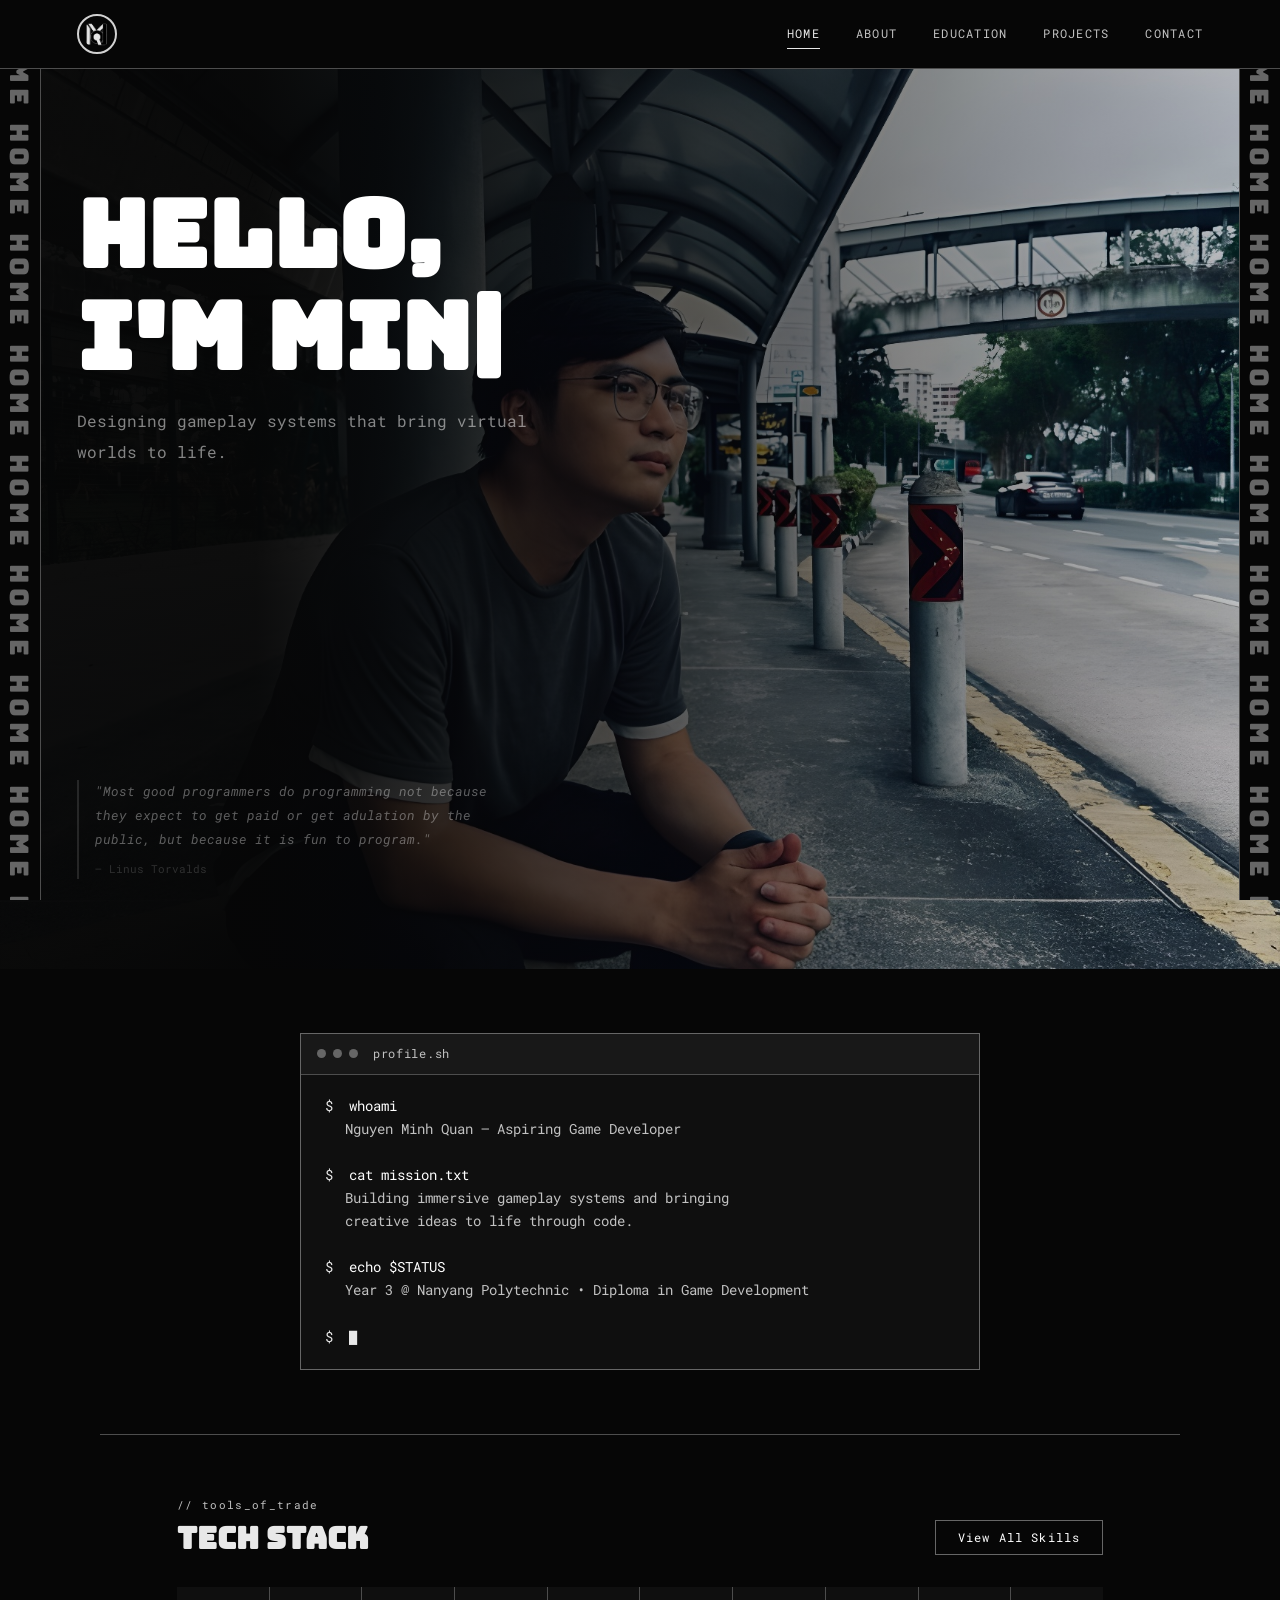
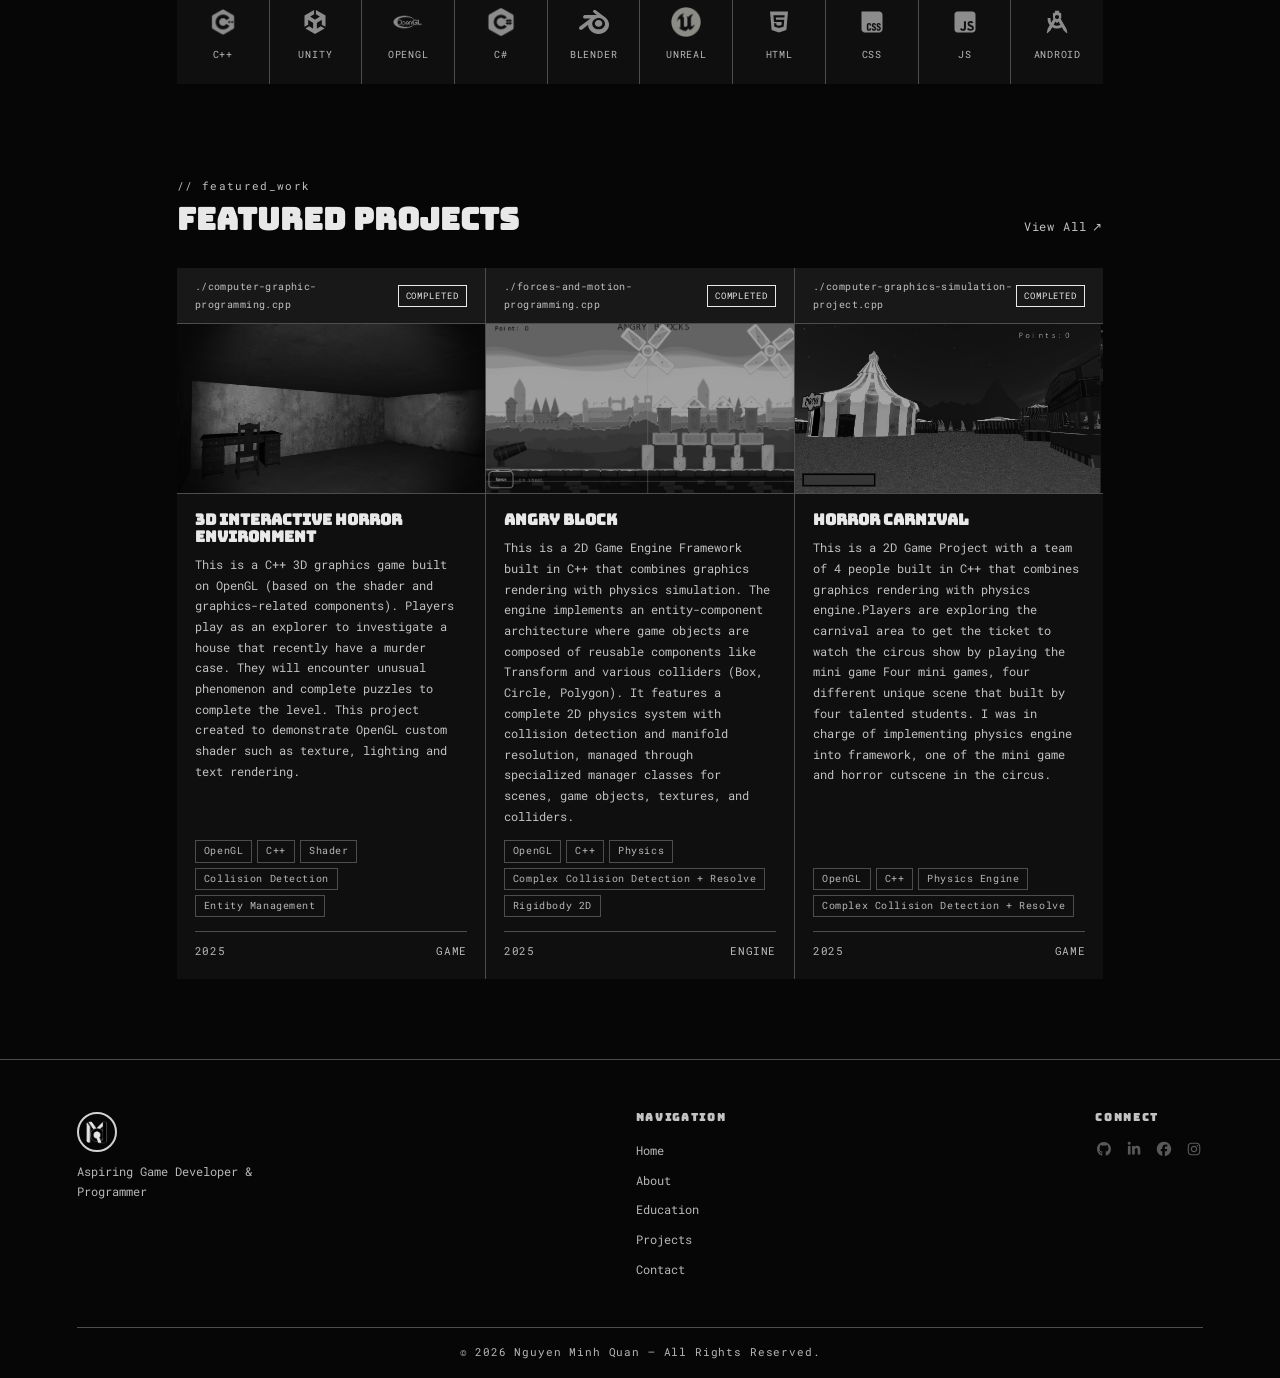
==== index.html @ 96c371ec "a" ====
<!DOCTYPE html>
<html lang="en">
<head>
    <meta charset="UTF-8">
    <meta name="viewport" content="width=device-width, initial-scale=1.0">
    <link rel="icon" type="image/x-icon" href="./images/MyLogo.png">
    <title>Minh Quan — Game Developer</title>
    <link rel="stylesheet" href="style.css">
    <script src="main.js" defer></script>
    
</head>
<body>

    <!-- NAVBAR -->
    <nav class="navbar">
        <a class="logo-link" onclick="showSection('home'); updateActiveNav('home')">
            <img src="./images/MyLogo.png" class="logo" alt="Logo">
        </a>
        <ul class="nav-links">
            <li class="nav-item active" data-section="home">Home</li>
            <li class="nav-item" data-section="about">About</li>
            <li class="nav-item" data-section="education">Education</li>
            <li class="nav-item" data-section="projects">Projects</li>
            <li class="nav-item" data-section="contact">Contact</li>
        </ul>
    </nav>


    <!-- ════════════════════ HOME ════════════════════ -->
    <section id="home" class="section active">

        <!-- Hero -->
        <div class="home-hero">
            <h1 id="typewriter" class="hero-title"></h1>
            <p class="hero-tagline">Designing gameplay systems that bring virtual worlds to life.</p>
            <div class="hero-footer">
                <blockquote class="hero-quote">
                    "Most good programmers do programming not because they expect to get paid
                    or get adulation by the public, but because it is fun to program."
                    <span class="hero-quote-author">— Linus Torvalds</span>
                </blockquote>
            </div>
        </div>

        <!-- Side Rollers -->
        <div class="roller roller-left" aria-hidden="true">
            <div class="roller-track"><div class="roller-text"></div><div class="roller-text"></div></div>
            <div class="roller-track"><div class="roller-text"></div><div class="roller-text"></div></div>
            <div class="roller-track"><div class="roller-text"></div><div class="roller-text"></div></div>
            <div class="roller-track"><div class="roller-text"></div><div class="roller-text"></div></div>
            <div class="roller-track"><div class="roller-text"></div><div class="roller-text"></div></div>
            <div class="roller-track"><div class="roller-text"></div><div class="roller-text"></div></div>
        </div>
        <div class="roller roller-right" aria-hidden="true">
            <div class="roller-track"><div class="roller-text"></div><div class="roller-text"></div></div>
            <div class="roller-track"><div class="roller-text"></div><div class="roller-text"></div></div>
            <div class="roller-track"><div class="roller-text"></div><div class="roller-text"></div></div>
            <div class="roller-track"><div class="roller-text"></div><div class="roller-text"></div></div>
            <div class="roller-track"><div class="roller-text"></div><div class="roller-text"></div></div>
            <div class="roller-track"><div class="roller-text"></div><div class="roller-text"></div></div>
        </div>

        <!-- Terminal Intro -->
        <div class="intro-terminal reveal">
            <div class="term-bar">
                <span class="term-dot"></span>
                <span class="term-dot"></span>
                <span class="term-dot"></span>
                <span class="term-filename">profile.sh</span>
            </div>
            <div class="term-body">
                <p class="term-line"><span class="term-prompt">$</span> <span class="term-cmd">whoami</span></p>
                <p class="term-line term-out">Nguyen Minh Quan &mdash; Aspiring Game Developer</p>
                <br>
                <p class="term-line"><span class="term-prompt">$</span> <span class="term-cmd">cat mission.txt</span></p>
                <p class="term-line term-out">Building immersive gameplay systems and bringing</p>
                <p class="term-line term-out">creative ideas to life through code.</p>
                <br>
                <p class="term-line"><span class="term-prompt">$</span> <span class="term-cmd">echo $STATUS</span></p>
                <p class="term-line term-out">Year 3 @ Nanyang Polytechnic &bull; Diploma in Game Development</p>
                <br>
                <p class="term-line"><span class="term-prompt">$</span> <span class="term-cursor">&#9608;</span></p>
            </div>
        </div>

        <!-- Skills Preview -->
        <section class="home-skills reveal">
            <div class="home-block-header">
                <div>
                    <span class="section-tag">// tools_of_trade</span>
                    <h2>Tech Stack</h2>
                </div>
                <button onclick="showSection('about'); updateActiveNav('about')">View All Skills</button>
            </div>
            <div class="skills-icon-grid">
                <div class="skill-icon-card"><img src="./images/icons/c++_logo.webp" alt="C++"><span>C++</span></div>
                <div class="skill-icon-card"><img src="./images/icons/unity-brands-solid-full.svg" alt="Unity"><span>Unity</span></div>
                <div class="skill-icon-card"><img src="./images/icons/opengl-logo-png-transparent.png" alt="OpenGL"><span>OpenGL</span></div>
                <div class="skill-icon-card"><img src="./images/icons/c-sharp-logo.png" alt="C#"><span>C#</span></div>
                <div class="skill-icon-card"><img src="./images/icons/blender-1-logo-svg-vector.svg" alt="Blender"><span>Blender</span></div>
                <div class="skill-icon-card"><img src="./images/icons/unreal-engine-icon.webp" alt="Unreal Engine"><span>Unreal</span></div>
                <div class="skill-icon-card"><img src="./images/icons/html5-brands-solid-full.svg" alt="HTML"><span>HTML</span></div>
                <div class="skill-icon-card"><img src="./images/icons/css-brands-solid-full.svg" alt="CSS"><span>CSS</span></div>
                <div class="skill-icon-card"><img src="./images/icons/square-js-brands-solid-full.svg" alt="JavaScript"><span>JS</span></div>
                <div class="skill-icon-card"><img src="./images/icons/logo-google-android-studio.svg" alt="Android Studio"><span>Android</span></div>
            </div>
        </section>

        <!-- Featured Projects -->
        <section class="home-projects">
            <div class="home-block-header">
                <div>
                    <span class="section-tag">// featured_work</span>
                    <h2>Featured Projects</h2>
                </div>
                <a class="link-arrow" onclick="showSection('projects'); updateActiveNav('projects')">
                    View All <span class="arrow-icon">&#8599;</span>
                </a>
            </div>
            <div class="featured-grid" id="featuredGrid">
                <!-- Rendered by JS -->
            </div>
        </section>

    </section>


    <!-- ════════════════════ ABOUT ════════════════════ -->
    <section id="about" class="section">

        <div id="aboutMenu" class="screen menu-screen">
            <button class="fs-btn" id="fsBtn" onclick="toggleFullscreen()" title="Toggle fullscreen">&#9974;</button>
            <span class="menu-tag">// system_terminal</span>
            <h1 class="menu-title">PLAYER SELECT</h1>
            <p class="menu-subtitle">Choose a mode to proceed.</p>
            <button id="viewProfileBtn" class="menu-btn">
                <span class="btn-text">&#9654; View Profile</span>
                <div class="btn-loader"><div class="btn-progress"></div></div>
            </button>
            <button id="viewInfoBGBtn" class="menu-btn">
                <span class="btn-text">&#9654; Find Background Info</span>
                <div class="btn-loader"><div class="btn-progress"></div></div>
            </button>
            <div class="scanlines"></div>
        </div>

        <div id="profileUI" class="screen profile-screen hidden">
            <button class="fs-btn" id="fsBtn" onclick="toggleFullscreen()" title="Toggle fullscreen">&#9974;</button>
            <button class="back-btn">&#8592; Back</button>
            <h2 class="screen-title">PLAYER PROFILE</h2>

            <div class="profile-grid">

                <!-- Basic Info -->
                <div class="panel panel-basic">
                    <h3>BASIC</h3>
                    <div class="panel-basic-inner">
                        <div class="avatar">
                            <img src="./images/IMG_4139_400px X514px.jpg" alt="Minh Quan">
                        </div>
                        <div class="info-list">
                            <div class="info-row"><span class="info-label">Name</span><span class="info-value">Nguyen Minh Quan</span></div>
                            <div class="info-row"><span class="info-label">Gender</span><span class="info-value">Male</span></div>
                            <div class="info-row"><span class="info-label">Class</span><span class="info-value">Game Developer</span></div>
                            <div class="info-row"><span class="info-label">Guild</span><span class="info-value">Nanyang Polytechnic</span></div>
                            <div class="info-row"><span class="info-label">Level</span><span class="info-value">Year 3</span></div>
                            <div class="info-row"><span class="info-label">Spec</span><span class="info-value">Gameplay Programming</span></div>
                        </div>
                    </div>
                </div>

                <!-- Core Stats -->
                <div class="panel panel-stats">
                    <h3>CORE STATS</h3>
                    <div class="stat-row"><span>Logic</span><div class="progress-bar"><div class="progress-fill" data-width="90%"></div></div><span class="stat-val">85</span></div>
                    <div class="stat-row"><span>Creativity</span><div class="progress-bar"><div class="progress-fill" data-width="85%"></div></div><span class="stat-val">88</span></div>
                    <div class="stat-row"><span>Unity</span><div class="progress-bar"><div class="progress-fill" data-width="88%"></div></div><span class="stat-val">77</span></div>
                    <div class="stat-row"><span>Problem-Solv</span><div class="progress-bar"><div class="progress-fill" data-width="80%"></div></div><span class="stat-val">82</span></div>
                    <div class="stat-row"><span>Debugging</span><div class="progress-bar"><div class="progress-fill" data-width="75%"></div></div><span class="stat-val">75</span></div>
                    <div class="stat-row"><span>Optimisation</span><div class="progress-bar"><div class="progress-fill" data-width="85%"></div></div><span class="stat-val">70</span></div>
                </div>

                <!-- Abilities -->
                <div class="panel panel-abilities">
                    <h3>ABILITIES</h3>
                    <span class="ability-tag">Gameplay Programming</span>
                    <span class="ability-tag">AI Behaviour Systems</span>
                    <span class="ability-tag">Web Programming</span>
                    <span class="ability-tag">XR Development</span>
                    <span class="ability-tag">Shader Programming</span>
                    <span class="ability-tag">Play musical instruments (Flute)</span>
                    <span class="ability-tag">Cooking</span>
                    <span class="ability-tag">Singing</span>
                </div>

                <!-- Side Quests -->
                <div class="panel panel-hobbies">
                    <h3>SIDE QUESTS</h3>
                    <span class="hobby-tag">Game Development</span>
                    <span class="hobby-tag">Listening to music</span>
                    <span class="hobby-tag">Game Design</span>
                    <span class="hobby-tag">Playing Video Games</span>
                    <span class="hobby-tag">Cooking</span>
                    <span class="hobby-tag">Singing</span>
                    <span class="hobby-tag">Watching Movies</span>
                </div>

            </div>
            <div class="scanlines"></div>
        </div>

        <div id="interactiveTerminal" class="screen iterm-screen hidden">
            <button class="back-btn">&#8592; Back</button>
            <button class="fs-btn" onclick="toggleFullscreen()" title="Toggle fullscreen">&#9974;</button>
 
            <div class="iterm-header">
                <span class="iterm-tag">// interactive_terminal &mdash; v1.0.0</span>
                <span class="iterm-hint">type <em>help</em> to see available commands</span>
            </div>
 
            <div class="iterm-output" id="itermOutput"></div>
 
            <div class="iterm-input-row">
                <ul id="itermSuggestions" class="iterm-suggestions"></ul>
                <span class="term-prompt">$</span>
                <input
                    type="text"
                    id="itermInput"
                    class="iterm-input"
                    autocomplete="off"
                    spellcheck="false"
                    placeholder="type a command and press Enter..."
                >
            </div>
            <div class="scanlines"></div>
        </div>
    </section>


    <!-- ════════════════════ EDUCATION ════════════════════ -->
    <section id="education" class="section">

        <!-- ── Timeline ──────────────────────────────── -->
        <div class="page-container">
            <div class="section-header-block">
                <span class="section-tag">// education.log</span>
                <h1 class="section-title">LEARNING PATH</h1>
                <p class="section-desc">A chronological commit history of academic milestones and technical growth. Click any entry to expand.</p>
            </div>
            <div class="edu-timeline" id="eduTimeline">
                <!-- Rendered by JS -->
            </div>
        </div>

        <!-- ── Achievements ──────────────────────────────── -->
        <div id="achievWrapper" class="achiev-wrapper">
            
            <div class="achiev-sticky">
 
                <!-- Fixed overlay: title + hint + progress bar -->
                <div class="achiev-overlay">
                    <div class="achiev-overlay-left">
                        <span class="section-tag">// achievements.json</span>
                        <h2 class="achiev-title">ACHIEVEMENTS</h2>
                    </div>
                    <span class="achiev-scroll-hint" id="achievHint">scroll &rarr;</span>
                    <div class="achiev-progress-bar">
                        <div class="achiev-progress-fill" id="achievProgressFill"></div>
                    </div>
                </div>
 
                <!-- Horizontal track — translated by JS on scroll -->
                <div class="achiev-track" id="achievTrack">
                    <!-- All panels injected by renderAchievements() -->
                </div>
 
            </div>
        </div>
    </section>


    <!-- ════════════════════ PROJECTS ════════════════════ -->
    <section id="projects" class="section">
        <div class="page-container">
            <div class="section-header-block">
                <span class="section-tag">// projects.json</span>
                <h1 class="section-title">PROJECTS</h1>
                <p class="section-desc">A selection of builds, systems, and experiments.</p>
            </div>
            <div class="proj-filters" id="projectFilters">
                <button class="filter-btn active" data-filter="all">ALL</button>
                <button class="filter-btn" data-filter="game">GAME DEV</button>
                <button class="filter-btn" data-filter="engine">ENGINE</button>
                <button class="filter-btn" data-filter="xr">AR / XR</button>
                <button class="filter-btn" data-filter="web">WEB</button>
                <button class="filter-btn" data-filter="database">DATABASE</button>
            </div>
            <div class="proj-grid" id="projectGrid">
                <!-- Rendered by JS -->
            </div>
        </div>
    </section>


    <!-- ════════════════════ CONTACT ════════════════════ -->
    <section id="contact" class="section">
        <div class="page-container contact-layout">

            <div class="contact-left">
                <span class="section-tag">// contact.sh</span>
                <h1 class="contact-heading">
                    <span>LET'S</span>
                    <span>CONNECT</span>
                </h1>
                <p class="contact-sub">If you made it this far, we should talk.</p>
                <div class="contact-links">
                    <a href="mailto:ngminhquan.2004@gmail.com" class="contact-link">
                        <span>&#9993; Email</span><span class="c-arrow">&#8599;</span>
                    </a>
                    <a href="https://www.linkedin.com/in/nguyen-quan-8a31b217a/" target="_blank" class="contact-link">
                        <span>&#128279; LinkedIn</span><span class="c-arrow">&#8599;</span>
                    </a>
                    <a href="https://github.com/MinhQuan0402" target="_blank" class="contact-link">
                        <span>&#128062; GitHub</span><span class="c-arrow">&#8599;</span>
                    </a>
                    <a href="https://www.instagram.com/ng._mq?igsh=dnBlejA4dTNvc3Aw&utm_source=qr" target="_blank" class="contact-link">
                        <span>&#128247; Instagram</span><span class="c-arrow">&#8599;</span>
                    </a>
                </div>
            </div>

            <div class="contact-form-panel terminal">
                <div class="terminal-header">COMM TERMINAL</div>
                <form action="https://formspree.io/f/mlgpbjja" method="POST">
                    <label>Pilot Name</label>
                    <input type="text" name="name" placeholder="Enter your name" required>
                    <input type="hidden" name="_subject" value="Portfolio Contact Message">
                    <label>Transmission ID</label>
                    <input type="email" name="email" placeholder="Enter your email" required>
                    <label>Message Payload</label>
                    <div class="textarea-wrapper">
                        <textarea name="message" id="message" placeholder="Enter your message" rows="5" required></textarea>
                        <div class="word-counter">
                            <span id="wordCount">0</span> TOKENS &nbsp;|&nbsp; <span id="charCount">0</span> BYTES
                        </div>
                    </div>
                    <input type="text" name="_gotcha" style="display:none">
                    <div data-formspree-captcha></div>
                    <button type="submit">SEND TRANSMISSION</button>
                </form>
                <div class="terminal-status" id="status">STATUS: Awaiting input...</div>
            </div>

        </div>
    </section>


    <!-- ════════════════════ FOOTER ════════════════════ -->
    <footer class="footer">
        <div class="footer-container">
            <div class="footer-brand">
                <a class="logo-link" onclick="showSection('home'); updateActiveNav('home')">
                    <img src="./images/MyLogo.png" class="logo" alt="Logo">
                </a>
                <p>Aspiring Game Developer &amp; Programmer</p>
            </div>
            <div class="footer-col">
                <h4>Navigation</h4>
                <ul class="footer-nav">
                    <li class="footer-nav-item" data-section="home">Home</li>
                    <li class="footer-nav-item" data-section="about">About</li>
                    <li class="footer-nav-item" data-section="education">Education</li>
                    <li class="footer-nav-item" data-section="projects">Projects</li>
                    <li class="footer-nav-item" data-section="contact">Contact</li>
                </ul>
            </div>
            <div class="footer-col">
                <h4>Connect</h4>
                <div class="social-icons">
                    <a href="https://github.com/MinhQuan0402" target="_blank" class="social-icon">
                        <img src="images/icons/github-brands-solid-full.svg" alt="GitHub">
                    </a>
                    <a href="https://www.linkedin.com/in/nguyen-quan-8a31b217a/" target="_blank" class="social-icon">
                        <img src="images/icons/linkedin-in-brands-solid-full.svg" alt="LinkedIn">
                    </a>
                    <a href="https://www.facebook.com/share/17N4FXkfNk/?mibextid=wwXIfr" target="_blank" class="social-icon">
                        <img src="images/icons/facebook-brands-solid-full.svg" alt="Facebook">
                    </a>
                    <a href="https://www.instagram.com/ng._mq?igsh=dnBlejA4dTNvc3Aw&utm_source=qr" target="_blank" class="social-icon">
                        <img src="images/icons/instagram-brands-solid-full.svg" alt="Instagram">
                    </a>
                </div>
            </div>
        </div>
        <div class="footer-bottom">
            <p>&#169; 2026 Nguyen Minh Quan &mdash; All Rights Reserved.</p>
        </div>
    </footer>

    <button id="backToTop" aria-label="Back to top">&#8593;</button>
    <script src="https://formspree.io/js/formbutton-v1.min.js"></script>
</body>
</html>
---- style.css ----
/* ── FONTS ─────────────────────────────────────────────────── */
@font-face {
    font-family: "Bungee";
    src: url("./fonts/Bungee/Bungee-Regular.ttf") format("truetype");
    font-weight: normal; font-style: normal;
}
@font-face {
    font-family: "RobotoMono";
    src: url("./fonts/Roboto_Mono/RobotoMono-VariableFont_wght.ttf") format("truetype");
    font-weight: 100 700; font-style: normal;
}
@font-face {
    font-family: "RobotoMono";
    src: url("./fonts/Roboto_Mono/RobotoMono-Italic-VariableFont_wght.ttf") format("truetype");
    font-weight: 100 700; font-style: italic;
}

/* ── DESIGN TOKENS ──────────────────────────────────────────── */
:root {
    --bg:          #060606;
    --surface:     #0f0f0f;
    --surface-2:   #181818;
    --border:      #4d4d4d;
    --border-2:    #666666;
    --muted:       #b8b8b8;
    --dim:         #c2c2c2;
    --text:        #ffffff;
    --accent:      #e8e8e8;
    --white:       #ffffff;

    --font-display: "Bungee", sans-serif;
    --font-body:    "RobotoMono", monospace;

    --gap: clamp(1rem, 2.5vw, 3rem); 
    --px:  clamp(24px, 6vw, 80px);
    --py:  clamp(60px, 8vw, 120px);
    --r:   2px;
    --transition: 0.22s ease;
}

/* ── BASE ───────────────────────────────────────────────────── */
*, *::before, *::after { box-sizing: border-box; margin: 0; padding: 0; }

html { scroll-behavior: smooth; }

body {
    background: var(--bg);
    color: var(--text);
    font-family: var(--font-body);
    font-size: 14px;
    line-height: 1.7;
    overflow-x: hidden;
}

h1, h2, h3, h4 {
    font-family: var(--font-display);
    line-height: 1.1;
    color: var(--accent);
}

a { text-decoration: none; cursor: pointer; color: inherit; }
img { display: block; max-width: 100%; }
ul { list-style: none; }

/* ── NAVBAR ─────────────────────────────────────────────────── */
.navbar {
    position: sticky;
    top: 0;
    z-index: 100;
    display: flex;
    justify-content: space-between;
    align-items: center;
    padding: 14px var(--px);
    background: var(--bg);
    border-bottom: 1px solid var(--border);
}

.logo-link { cursor: pointer; }
.logo { 
    padding: 4px;
    height: 40px; 
    opacity: 0.9; 
    transition: opacity var(--transition); 
    border-radius: 50%; 
    border: 2px solid var(--accent); 
}
.logo:hover { opacity: 0.6; }

.nav-links {
    display: flex;
    gap: clamp(14px, 3vw, 36px);
}

.nav-item {
    color: var(--dim);
    font-size: clamp(0.65rem, 1.1vw, 0.78rem);
    letter-spacing: 0.1em;
    text-transform: uppercase;
    cursor: pointer;
    position: relative;
    transition: color var(--transition);
}

.nav-item::after {
    content: "";
    position: absolute;
    left: 0; bottom: -4px;
    width: 0; height: 1px;
    background: var(--accent);
    transition: width 0.3s;
}

.nav-item:hover        { color: var(--accent); }
.nav-item:hover::after { width: 100%; }
.nav-item.active       { color: var(--accent); }
.nav-item.active::after{ width: 100%; }

/* ── SECTION SHELL ──────────────────────────────────────────── */
.section { display: none; min-height: 100vh; }
.section.active { display: block; }

.page-container {
    width: 100%;
    margin: 0 clamp(16px, 4vw, 40px);;
    padding: var(--py) var(--px);
}

/* Shared header block */
.section-tag {
    display: block;
    font-size: 0.7rem;
    color: var(--dim);
    letter-spacing: 0.12em;
    margin-bottom: 8px;
}

.section-header-block { margin-bottom: 64px; }

.section-title {
    font-size: clamp(2.4rem, 6vw, 4rem);
    color: var(--accent);
    margin-bottom: 14px;
}

.section-desc { color: var(--dim); max-width: 540px; font-size: 0.85rem; }

/* ── SHARED BUTTONS ─────────────────────────────────────────── */
.btn-ghost {
    display: inline-block;
    padding: 9px 22px;
    background: transparent;
    color: var(--text);
    border: 1px solid var(--border-2);
    font-family: var(--font-body);
    font-size: 0.72rem;
    letter-spacing: 0.1em;
    cursor: pointer;
    border-radius: var(--r);
    transition: background var(--transition), color var(--transition), border-color var(--transition);
}
.btn-ghost:hover { background: var(--accent); color: var(--bg); border-color: var(--accent); }

.link-arrow {
    display: inline-flex;
    align-items: center;
    gap: 5px;
    color: var(--dim);
    font-size: 0.75rem;
    letter-spacing: 0.08em;
    transition: color var(--transition);
    cursor: pointer;
}
.link-arrow:hover              { color: var(--accent); }
.link-arrow .arrow-icon        { transition: transform var(--transition); }
.link-arrow:hover .arrow-icon  { transform: translate(3px, -3px); }

/* ── REVEAL ANIMATION ───────────────────────────────────────── */
.reveal {
    opacity: 0;
    transform: translateY(28px);
    transition: opacity 0.7s ease, transform 0.7s ease;
}
.reveal.active { opacity: 1; transform: translateY(0); }

/* ════════════════════════════════════════════════════════════
   HOME
   ════════════════════════════════════════════════════════════ */

/* Hero */
.home-hero {
    position: relative;
    display: flex;
    flex-direction: column;
    padding: 9% var(--px) 7%;
    min-height: 100vh;
    background:
        linear-gradient(to right, rgba(6,6,6,0.97) 20%, rgba(6,6,6,0.6) 60%, rgba(6,6,6,0.2) 100%),
        url("./images/cover_bg.jpeg") center / cover no-repeat;
}

.hero-title {
    font-size: clamp(2.6rem, 9vw, 5.8rem);
    min-height: 200px;
    white-space: pre-line;
    color: var(--white);
}

.hero-tagline {
    margin-top: 18px;
    font-size: clamp(0.8rem, 1.3vw, 1rem);
    color: rgba(255,255,255,0.5);
    max-width: 460px;
    line-height: 1.9;
}

.hero-footer { margin-top: auto; }

.hero-quote {
    font-style: italic;
    font-size: 0.82rem;
    color: rgba(255,255,255,0.35);
    border-left: 2px solid rgba(255,255,255,0.12);
    padding-left: 16px;
    max-width: 440px;
    line-height: 1.8;
}

.hero-quote-author {
    display: block;
    margin-top: 8px;
    font-size: 0.7rem;
    opacity: 0.45;
    font-style: normal;
}

/* Side Rollers */
.roller {
    position: fixed;
    top: 0;
    width: clamp(36px, 3.2vw, 60px);
    height: 100vh;
    overflow: hidden;
    background: var(--bg);
    pointer-events: none;
    user-select: none;
    z-index: 5;
    display: none;
}

body.is-home .roller { display: block; }

.roller-left  { left: 0;  border-right: 1px solid var(--border); }
.roller-right { right: 0; border-left:  1px solid var(--border); }

.roller-track {
    display: flex;
    flex-direction: column;
}

.roller-left  .roller-track { animation: scroll-down 22s linear infinite; }
.roller-right .roller-track { animation: scroll-up   22s linear infinite; }

@keyframes scroll-down { from { transform: translateY(0); } to { transform: translateY(-50%); } }
@keyframes scroll-up   { from { transform: translateY(-50%); } to { transform: translateY(0); } }

.roller-text {
    writing-mode: vertical-rl;
    color: var(--border-2);
    font-family: var(--font-display);
    font-size: clamp(14px, 2vw, 30px);
    letter-spacing: 0.2em;
    display: flex;
    flex-direction: column;
    gap: 0.6em;
    padding-top: 0.5em;
}

/* Terminal Intro */
.intro-terminal {
    margin: 64px auto;
    max-width: 680px;
    border: 1px solid var(--border-2);
    background: var(--surface);
}

.term-bar {
    display: flex;
    align-items: center;
    gap: 7px;
    padding: 10px 16px;
    background: var(--surface-2);
    border-bottom: 1px solid var(--border);
}

.term-dot {
    width: 9px; height: 9px;
    border-radius: 50%;
    background: var(--border-2);
}

.term-filename {
    margin-left: 8px;
    color: var(--dim);
    font-size: 0.72rem;
    letter-spacing: 0.06em;
}

.term-body   { padding: 20px 24px; font-size: clamp(0.72rem, 1.1vw, 0.85rem); }
.term-line   { display: block; }
.term-prompt { color: var(--accent); margin-right: 8px; }
.term-cmd    { color: var(--text); }
.term-out    { color: var(--dim); padding-left: 20px; }

.term-cursor {
    display: inline-block;
    color: var(--accent);
    animation: blink 1s step-end infinite;
}

@keyframes blink { 0%, 100% { opacity: 1; } 50% { opacity: 0; } }

/* Home section shared header */
.home-block-header {
    display: flex;
    justify-content: space-between;
    align-items: flex-end;
    margin-bottom: 32px;
}
.home-block-header h2 {
    font-size: clamp(1.4rem, 2.5vw, 1.9rem);
    color: var(--accent);
    margin-top: 4px;
}

/* Skills preview (home) */
.home-skills {
    max-width: 1080px;
    margin: 0 auto;
    padding: 60px var(--px);
    border-top: 1px solid var(--border);
}
.home-skills button {
    padding: 9px 22px;
    background: transparent;
    color: var(--text);
    border: 1px solid var(--border-2);
    font-family: var(--font-body);
    font-size: 0.72rem;
    letter-spacing: 0.1em;
    cursor: pointer;
    transition: background var(--transition), color var(--transition), border-color var(--transition);
}
.home-skills button:hover { background: var(--accent); color: var(--bg); border-color: var(--accent); }

/* Skills icon grid (shared) */
.skills-icon-grid {
    display: grid;
    grid-template-columns: repeat(auto-fill, minmax(88px, 1fr));
    gap: 1px;
    background: var(--border);
    margin-bottom: 32px;
}

.skill-icon-card {
    display: flex;
    flex-direction: column;
    align-items: center;
    gap: 10px;
    padding: 20px 10px;
    background: var(--surface);
    cursor: default;
    transition: background var(--transition);
}

.skill-icon-card img {
    width: 30px; height: 30px;
    object-fit: contain;
    filter: invert(1) brightness(0.55);
    transition: filter var(--transition);
}

.skill-icon-card span {
    font-size: 0.6rem;
    color: var(--muted);
    letter-spacing: 0.08em;
    text-transform: uppercase;
}

.skill-icon-card:hover { background: var(--surface-2); }
.skill-icon-card:hover img { filter: invert(1) brightness(1); }
.skill-icon-card:hover span { color: var(--dim); }

/* Featured projects (home) */
.home-projects {
    max-width: 1080px;
    margin: 0 auto;
    padding: 0 var(--px) 80px;
}

.featured-grid {
    display: grid;
    grid-template-columns: repeat(auto-fill, minmax(300px, 1fr));
    gap: 1px;
    background: var(--border);
}

/* ════════════════════════════════════════════════════════════
   ABOUT
   ════════════════════════════════════════════════════════════ */
#about.section.active { display: flex; flex-direction: column; }

.screen {
    width: 100%;
    min-height: 100vh;
    background: var(--surface);
    padding: 52px var(--px);
    display: flex;
    flex-direction: column;
    position: relative;
    overflow: hidden;
}

.hidden { display: none !important; }

/* Menu */
.menu-screen {
    justify-content: center;
    align-items: center;
    gap: 18px;
    text-align: center;
}

.menu-tag {
    font-size: 0.68rem;
    letter-spacing: 0.2em;
    color: var(--dim);
    margin-bottom: 4px;
}

.menu-title {
    font-size: clamp(2rem, 5vw, 3.5rem);
    color: var(--accent);
    margin-bottom: 6px;
}

.menu-subtitle {
    color: var(--dim);
    font-size: 0.78rem;
    margin-bottom: 16px;
}

.menu-btn {
    position: relative;
    overflow: hidden;
    text-align: left;
    width: clamp(220px, 28vw, 380px);
    padding: 14px 32px;
    background: transparent;
    border: 1px solid var(--border-2);
    color: var(--text);
    font-family: var(--font-body);
    font-size: 0.82rem;
    letter-spacing: 0.1em;
    cursor: pointer;
    transition: background var(--transition), color var(--transition),
                border-color var(--transition), width 1.2s ease;
}

.menu-btn:hover { background: var(--accent); color: var(--bg); border-color: var(--accent); }

/* Loading state */
.menu-btn.loading {
    width: 80%;
    cursor: default;
    pointer-events: none;
}
.menu-btn.loading:hover { background: transparent; color: var(--text); border-color: var(--border-2); }

.btn-text { position: relative; z-index: 1; transition: opacity 0.2s; }
.menu-btn.loading .btn-text { opacity: 0; }

.btn-loader { position: absolute; inset: 0; display: none; }
.menu-btn.loading .btn-loader { display: block; }

.btn-progress { height: 100%; width: 0; background: var(--surface-2); }

/* Fullscreen toggle button */
.fs-btn {
    position: absolute;
    top: 20px; right: 20px;
    width: 34px; height: 34px;
    padding: 0;
    background: transparent;
    border: 1px solid var(--border-2);
    color: var(--white);
    font-size: 0.85rem;
    line-height: 1;
    cursor: pointer;
    z-index: 10;
    display: flex;
    align-items: center;
    justify-content: center;
    transition: background var(--transition), color var(--transition), border-color var(--transition);
}
.fs-btn:hover { background: var(--accent); color: var(--bg); border-color: var(--accent); }

/* Back button */
.back-btn {
    position: absolute;
    top: 20px; left: 20px;
    padding: 7px 16px;
    background: transparent;
    border: 1px solid var(--border-2);
    color: var(--white);
    font-family: var(--font-body);
    font-size: 0.72rem;
    letter-spacing: 0.1em;
    cursor: pointer;
    z-index: 10;
    transition: background var(--transition), color var(--transition), border-color var(--transition);
}

.back-btn:hover { background: var(--accent); color: var(--bg); border-color: var(--accent); }

#about:fullscreen,
#about:-webkit-full-screen {
    overflow-y: auto;
}
 
#about:fullscreen .screen,
#about:-webkit-full-screen .screen {
    min-height: 100vh;
}

/* Scanlines overlay */
.scanlines {
    position: absolute;
    inset: 0;
    pointer-events: none;
    z-index: 0;
    background: repeating-linear-gradient(
        to bottom,
        rgba(255, 255, 255, 0.05) 0px,
        rgba(255, 255, 255, 0.05) 1px,
        transparent 1px,
        transparent 10px
    );
    height: 200%;
    top: -100%;
    animation: scanmove 10s linear infinite;
}

@keyframes scanmove { from { transform: translateY(0); } to { transform: translateY(50%); } }

/* Profile screen */
.profile-screen { padding-top: 80px; }

.screen-title {
    font-size: clamp(1.3rem, 2.5vw, 1.8rem);
    color: var(--accent);
    margin-bottom: 28px;
    letter-spacing: 0.08em;
    position: relative;
}

.profile-grid {
    display: grid;
    height: 100%;
    grid-template-columns: 1fr 1fr;
    gap: 1px;
    background: var(--border);
    position: relative;
}

.panel {
    background: var(--surface);
    padding: 22px;
    font-size: clamp(0.68rem, 1.1vw, 0.82rem);
}

.panel h3 {
    font-size: 0.66rem;
    letter-spacing: 0.2em;
    color: var(--dim);
    margin-bottom: 18px;
}

.panel-basic-inner {
    display: flex;
    gap: 18px;
}

.avatar {
    width: 96px; height: 96px;
    border: 1px solid var(--border-2);
    overflow: hidden;
    flex-shrink: 0;
    border-radius: 50%;
}
.avatar img { width: 100%; height: 100%; object-fit: cover; filter: grayscale(30%); }

.info-list { flex: 1; }

.info-row { display: flex; flex-direction: column; margin-bottom: 9px; }
.info-label { font-size: 0.6rem; color: var(--dim); letter-spacing: 0.1em; text-transform: uppercase; }
.info-value { color: var(--accent); font-size: 0.78rem; padding: 2px 0; }

/* Stats */
.stat-row {
    display: flex;
    align-items: center;
    gap: 10px;
    margin-bottom: 13px;
    font-size: 0.72rem;
}
.stat-row > span:first-child { width: 88px; flex-shrink: 0; color: var(--dim); }

.progress-bar {
    flex: 1;
    height: 5px;
    background: var(--border);
    overflow: hidden;
}
.progress-fill {
    height: 100%;
    width: 0;
    background: var(--accent);
    transition: width 1.5s cubic-bezier(0.4, 0, 0.2, 1);
}

.stat-val { width: 26px; text-align: right; color: var(--muted); font-size: 0.68rem; }

/* Ability / Hobby tags */
.ability-tag, .hobby-tag {
    display: inline-block;
    padding: 5px 11px;
    margin: 0 5px 7px 0;
    border: 1px solid var(--border-2);
    color: var(--text);
    font-size: 0.68rem;
    letter-spacing: 0.05em;
    transition: background var(--transition), border-color var(--transition);
}
.ability-tag:hover, .hobby-tag:hover { background: var(--surface-2); border-color: var(--dim); }

.iterm-screen {
    padding: 0;
    justify-content: flex-start;
    gap: 0;
}
 
.iterm-header {
    display: flex;
    justify-content: space-between;
    align-items: center;
    flex-wrap: wrap;
    gap: 8px;
    padding: 54px var(--px) 14px;
    background: var(--surface-2);
    border-bottom: 1px solid var(--border);
    flex-shrink: 0;
    position: relative;
    z-index: 1;
}
 
.iterm-tag {
    font-size: 0.68rem;
    color: var(--dim);
    letter-spacing: 0.1em;
}
 
.iterm-hint {
    font-size: 0.65rem;
    color: var(--muted);
    letter-spacing: 0.06em;
}
 
.iterm-hint em {
    font-style: normal;
    color: var(--accent);
}
 
/* Scrollable output area */
.iterm-output {
    flex: 1;
    overflow-y: auto;
    padding: 20px var(--px);
    display: flex;
    flex-direction: column;
    gap: 1px;
    min-height: 0;
    position: relative;
    z-index: 1;
    cursor: text;
}
 
/* Group container for each command's output, 
to keep them visually separated and allow for better scrolling behavior */
.iterm-output-grp {
    display: flex;
    flex-direction: column;
    width: 50%;
    padding: 12px 16px;
    border: 2px dashed var(--accent);
    text-align: justify;
}

/* Individual output rows */
.iterm-row {
    font-size: 0.8rem;
    line-height: 1.75;
    white-space: pre-wrap;
    color: var(--dim);
}

.iterm-row.out   { color: var(--text); }
.iterm-row.dim   { color: var(--dim); }
.iterm-row.error { color: var(--muted); font-style: italic; }
.iterm-row.blank { min-height: 1em; }

/* The echoed command line */
.iterm-row.echo {
    align-self: flex-end;
    margin: 20px 0 10px 0;
    background-color: var(--muted);
    color: var(--accent);
    min-width: 20%;
    display: flex;
    gap: 8px;
    justify-content: flex-end;
    padding: 20px 10px;
    border: 1px solid var(--accent);

}

/* Autocomplete suggestions — floats above the input row */
.iterm-suggestions {
    position: absolute;
    bottom: 100%;
    left: 0; right: 0;
    background: var(--surface-2);
    border: 1px solid var(--border-2);
    border-bottom: none;
    list-style: none;
    display: none;
    z-index: 20;
    max-height: 220px;
    overflow-y: auto;
}
 
.iterm-suggestions.open { display: block; }
 
.iterm-suggestion {
    padding: 8px var(--px);
    font-size: 0.76rem;
    color: var(--dim);
    cursor: pointer;
    letter-spacing: 0.04em;
    border-bottom: 1px solid var(--border);
    transition: background var(--transition), color var(--transition);
}
 
.iterm-suggestion:last-child { border-bottom: none; }
 
/* Keyboard-focused or hovered suggestion */
.iterm-suggestion:hover,
.iterm-suggestion.active { background: var(--surface); color: var(--accent); }
 
/* Highlight the typed portion inside each suggestion */
.iterm-suggestion .typed { color: var(--accent); }
 
/* Input row at the bottom */
.iterm-input-row {
    display: flex;
    align-items: center;
    gap: 10px;
    padding: 13px var(--px);
    border-top: 1px solid var(--border);
    background: var(--surface-2);
    flex-shrink: 0;
    position: relative;
    z-index: 1;
}
 
.iterm-input {
    flex: 1;
    background: transparent;
    border: none;
    outline: none;
    color: var(--accent);
    font-family: var(--font-body);
    font-size: 0.82rem;
    caret-color: var(--accent);
    letter-spacing: 0.03em;
}
 
.iterm-input::placeholder { color: var(--muted); }

/* ════════════════════════════════════════════════════════════
   EDUCATION
   ════════════════════════════════════════════════════════════ */
.edu-timeline { position: relative; padding-bottom: 40px; }

/* Center vertical line */
.edu-timeline::before {
    content: "";
    position: absolute;
    left: 50%;
    top: 8px; bottom: 0;
    width: 1px;
    background: var(--border-2);
    transform: translateX(-50%);
}

/* Each timeline entry */
.edu-item {
    display: flex;
    justify-content: flex-end;
    width: calc(50% - 44px);
    margin-bottom: 48px;
    position: relative;
    opacity: 0;
    transform: translateX(-24px);
    transition: opacity 0.6s ease, transform 0.6s ease;
}

.edu-item.edu-right {
    margin-left: calc(50% + 44px);
    justify-content: flex-start;
    transform: translateX(24px);
}

.edu-item.visible {
    opacity: 1;
    transform: translateX(0);
}

/* Node on the line */
.edu-item::after {
    content: "";
    position: absolute;
    top: 20px;
    right: -49px;
    width: 10px; height: 10px;
    background: var(--bg);
    border: 1px solid var(--border-2);
    z-index: 2;
    transition: border-color 0.4s, background 0.4s;
}
.edu-item.edu-right::after { right: auto; left: -49px; }
.edu-item.visible::after   { border-color: var(--accent); background: var(--accent); }

/* Card */
.edu-card {
    background: var(--surface);
    border: 1px solid var(--border);
    padding: 20px 22px;
    width: 100%;
    cursor: pointer;
    transition: border-color var(--transition), background var(--transition);
}
.edu-card:hover { border-color: var(--border-2); background: var(--surface-2); }

.edu-card-meta {
    display: flex;
    justify-content: space-between;
    align-items: center;
    margin-bottom: 10px;
}

.edu-commit { font-size: 0.62rem; color: var(--muted); letter-spacing: 0.07em; }
.edu-period { font-size: 0.65rem; color: var(--dim);   letter-spacing: 0.07em; }

.edu-institution {
    font-size: clamp(0.82rem, 1.4vw, 0.98rem);
    color: var(--accent);
    margin-bottom: 4px;
}
.edu-degree { font-size: 0.68rem; color: var(--dim); font-style: italic; margin-bottom: 10px; }
.edu-desc   { font-size: 0.78rem; color: var(--text); line-height: 1.7; margin-bottom: 14px; }

/* Expandable achievements */
.edu-achievements { display: none; margin-bottom: 14px; }
.edu-card.expanded .edu-achievements { display: block; }

.edu-achievement { font-size: 0.74rem; color: var(--dim); padding: 3px 0; }
.edu-achievement::before { content: "+ "; color: var(--accent); }

/* Tags */
.edu-tags { display: flex; flex-wrap: wrap; gap: 5px; margin-top: 12px; }

.edu-tag {
    padding: 2px 8px;
    border: 1px solid var(--border);
    font-size: 0.62rem;
    color: var(--dim);
    letter-spacing: 0.06em;
    transition: border-color var(--transition), color var(--transition);
}
.edu-card:hover .edu-tag { border-color: var(--border-2); }

/* Toggle hint */
.edu-hint {
    display: block;
    font-size: 0.6rem;
    color: var(--muted);
    margin-top: 10px;
    letter-spacing: 0.05em;
    transition: color var(--transition);
}
.edu-card:hover .edu-hint       { color: var(--dim); }
.edu-card.expanded .edu-hint    { color: var(--dim); }
 
.achiev-wrapper {
    background-image: url(./images/trophy_bg.gif);
    background-position: center;
    background-repeat: no-repeat;
    background-size: 100% 100%; 
    position: relative;
}
 
/* Sticky container — pinned to viewport while scrolling through wrapper */
.achiev-sticky {
    position: sticky;
    top: 0px;
    height: 100vh;
    overflow: hidden;
}
 
/* Fixed overlay */
.achiev-overlay {
    position: absolute;
    top: 0px; left: 0; right: 0;
    z-index: 10;
    padding: 18px clamp(24px,6vw,80px) 0px;
    
    display: grid;
    grid-template-columns: repeat(2, 1fr);
    grid-template-rows: repeat(2, 1fr);
    gap: 8px;

    background: linear-gradient(to bottom, var(--bg) 50%, transparent 100%);
    pointer-events: none;
}
 
.achiev-title {
    font-size: clamp(1.6rem, 3.5vw, 2.6rem);
    color: var(--accent);
    margin-top: 6px;
}
 
/* Pulsing scroll hint — fades out once user begins scrolling */
.achiev-scroll-hint {
    text-align: right;
    font-size: 0.62rem;
    color: var(--muted);
    letter-spacing: 0.14em;
    padding-bottom: 6px;
    transition: opacity 0.5s;
    animation: achiev-pulse 2.2s ease-in-out infinite;
}
 
@keyframes achiev-pulse {
    0%, 100% { opacity: 0.25; }
    50%       { opacity: 1;    }
}
 
/* Thin progress bar — fixed at bottom of sticky container */
.achiev-progress-bar {
    grid-column: span 2 / span 2;
    grid-row-start: 2;

    height: 2px;
    background: var(--border);
    z-index: 10;
}
 
.achiev-progress-fill {
    height: 100%;
    width: 0%;
    background: var(--accent);
    transition: width 0.04s linear;
}
 
/* Horizontal track — translateX driven by JS scroll handler */
.achiev-track {
    display: flex;
    flex-direction: row;
    height: 100%;
    gap: 1px;
    background: transparent;
    will-change: transform;
}
 
/* ── Panel base ──────────────────────────────────────────── */
.achiev-panel {
    flex-shrink: 0;
    width: 100%;
    height: 100%;
    background: var(--surface);
    display: flex;
    flex-direction: column;
    justify-content: center;
    /* top padding clears overlay + navbar (~110px total) */
    padding: 110px 28px 40px;
 
    /* entrance: slides in from right as it comes into view */
    opacity: 0;
    transform: translateX(32px);
    transition: opacity 0.5s ease, transform 0.5s ease,
                background var(--transition);
}
 
.achiev-panel.visible { opacity: 1; transform: translateX(0); }
.achiev-panel:hover   { background: var(--surface-2); }
 
/* ── Intro panel (wider, stats live here) ───────────────── */
.achiev-panel-intro {
    width: 100%;
    background: transparent;
    padding-bottom: 56px;
}
.achiev-panel-intro:hover { background: transparent; }
 
.achiev-intro-text {
    text-align: center;
    font-size: 0.82rem;
    color: var(--dim);
    line-height: 1.85;
    margin-bottom: 36px;
}
 
.achiev-stats {
    display: flex;
    flex-direction: row;
    justify-content: space-evenly;
    margin-bottom: 40px;
}
 
.achiev-stat  { display: flex; flex-direction: column; gap: 5px; }
 
.achiev-num {
    font-family: var(--font-display);
    font-size: clamp(2.4rem, 5vw, 3.4rem);
    color: var(--accent);
    line-height: 1;
}
 
.achiev-label {
    font-size: 0.62rem;
    color: var(--dim);
    letter-spacing: 0.12em;
    text-transform: uppercase;
}
 
.achiev-next-label {
    text-align: right;
    font-size: 0.66rem;
    color: var(--muted);
    letter-spacing: 0.1em;
}
 
/* ── Divider panel (narrow separator between categories) ── */
.achiev-panel-divider {
    width: clamp(140px, 12vw, 200px);
    background: var(--surface-2);
    align-items: center;
    justify-content: center;
    text-align: center;
    padding: 0 20px;
}
.achiev-panel-divider:hover { background: var(--surface-2); }
 
.achiev-divider-text {
    font-size: 0.68rem;
    color: var(--dim);
    letter-spacing: 0.1em;
    line-height: 1.9;
}

.achive-card-container {
    width: 100%;
	height: 100%;
    display: grid;
    grid-template-columns: repeat(2, 1fr);
    grid-template-rows: repeat(2, 1fr);
    gap: var(--gap);
}

.achive-card {
    border: 1px solid var(--border);
    padding: var(--gap);
    align-content: center;
}

.achive-card-img {
    grid-row: span 2 / span 2;
    grid-column-start: 2;
    grid-row-start: 1;
    cursor: pointer;
    border-radius: 20px;
    align-content: center;
    justify-items: center;
}

.achive-card-img > img {
    border: 1px solid #ddd;
    border-radius: 4px;
    padding: 5px;
    width: auto;
    height: auto;
    max-height: 100%;
}

.achive-card-img > img:hover {
    border: 1px solid #0059ff;
}

.achive-card-img > img:hover::after {
    position: absolute;
    background-color: var(--bg);
    top: 0; left: 0; bottom: 0; right: 0;
    width: 100%;
    height: 100%;
}

/* ── Card content ────────────────────────────────────────── */
.achiev-card-top {
    display: flex;
    justify-content: space-between;
    align-items: center;
    margin-bottom: 20px;
}
 
.achiev-icon { font-size: 1.1rem; color: var(--accent); }
.achiev-year { font-size: 0.62rem; color: var(--muted); letter-spacing: 0.1em; }
 
.achiev-card-title {
    font-size: clamp(0.84rem, 1.4vw, 1rem);
    color: var(--accent);
    line-height: 1.35;
    margin-bottom: 8px;
}
 
.achiev-card-issuer {
    font-size: 0.68rem;
    color: var(--dim);
    font-style: italic;
    margin-bottom: 14px;
}
 
.achiev-card-desc {
    grid-column-start: 1;
    grid-row-start: 2;
    padding: var(--gap);

    font-size: 0.74rem;
    color: var(--text);
    line-height: 1.75;

    border: 1px dashed var(--border-2);
    border-radius: 20px;
}
 
.achiev-card-tags { display: flex; flex-wrap: wrap; gap: 5px; margin-top: 14px; }
 
.achiev-tag {
    font-size: 0.6rem;
    color: var(--muted);
    border: 1px solid var(--border);
    padding: 2px 8px;
    letter-spacing: 0.06em;
}

/* ════════════════════════════════════════════════════════════
   SKILLS
   ════════════════════════════════════════════════════════════ */
.skills-categories {
    display: grid;
    grid-template-columns: repeat(auto-fit, minmax(260px, 1fr));
    gap: 48px 60px;
    margin-bottom: 80px;
}

.skill-cat-label {
    font-family: var(--font-body);
    font-weight: 400;
    font-size: 0.68rem;
    color: var(--dim);
    letter-spacing: 0.14em;
    padding-bottom: 14px;
    margin-bottom: 20px;
    border-bottom: 1px solid var(--border);
}

.skill-bar-row {
    display: flex;
    align-items: center;
    gap: 12px;
    margin-bottom: 14px;
}
.skill-bar-row > span:first-child {
    width: 128px;
    flex-shrink: 0;
    font-size: 0.78rem;
    color: var(--text);
}

.skill-bar {
    flex: 1;
    height: 3px;
    background: var(--border);
    overflow: hidden;
}
.skill-bar-fill {
    height: 100%;
    width: 0;
    background: var(--accent);
    transition: width 1.5s cubic-bezier(0.4, 0, 0.2, 1);
}

.skill-pct {
    width: 28px;
    text-align: right;
    font-size: 0.68rem;
    color: var(--muted);
}

/* Icon grid (skills page) */
.skills-icon-section { padding-top: 48px; border-top: 1px solid var(--border); }

.skills-icon-label {
    font-family: var(--font-body);
    font-weight: 400;
    font-size: 0.68rem;
    color: var(--dim);
    letter-spacing: 0.14em;
    margin-bottom: 24px;
}

/* ════════════════════════════════════════════════════════════
   PROJECTS
   ════════════════════════════════════════════════════════════ */

/* Filter row */
.proj-filters {
    display: flex;
    flex-wrap: wrap;
    gap: 6px;
    margin-bottom: 40px;
}

.filter-btn {
    padding: 7px 16px;
    background: transparent;
    border: 1px solid var(--border);
    color: var(--dim);
    font-family: var(--font-body);
    font-size: 0.66rem;
    letter-spacing: 0.12em;
    cursor: pointer;
    transition: background var(--transition), color var(--transition), border-color var(--transition);
}
.filter-btn:hover { border-color: var(--border-2); color: var(--text); }
.filter-btn.active { background: var(--accent); color: var(--bg); border-color: var(--accent); }

/* Project grid */
.proj-grid {
    display: grid;
    grid-template-columns: repeat(auto-fill, minmax(300px, 1fr));
    gap: 1px;
    background: var(--border);
}

/* Card */
.proj-card {
    background: var(--surface);
    display: flex;
    flex-direction: column;
    overflow: hidden;
    transition: background var(--transition);
}

.proj-card[data-hidden="true"] { display: none; }
.proj-card:hover { background: var(--surface-2); }

/* Card header bar */
.proj-card-header {
    display: flex;
    justify-content: space-between;
    align-items: center;
    padding: 10px 18px;
    background: var(--surface-2);
    border-bottom: 1px solid var(--border);
}

.proj-filename {
    font-size: 0.65rem;
    color: var(--dim);
    letter-spacing: 0.04em;
}

.proj-status {
    font-size: 0.58rem;
    letter-spacing: 0.1em;
    padding: 2px 7px;
    border: 1px solid var(--border-2);
    color: var(--muted);
}
.proj-status.completed  { border-color: var(--accent); color: var(--accent); }
.proj-status.in-progress{ border-color: var(--muted);  color: var(--muted); }

/* Thumbnail */
.proj-thumb {
    width: 100%;
    height: 170px;
    background: var(--surface-2);
    border-bottom: 1px solid var(--border);
    overflow: hidden;
}

.proj-thumb img {
    width: 100%; height: 100%;
    object-fit: cover;
    filter: grayscale(100%) brightness(0.65);
    transition: filter 0.4s, transform 0.4s;
}
.proj-card:hover .proj-thumb img { filter: grayscale(50%) brightness(0.85); transform: scale(1.04); }

/* Code placeholder when no image */
.proj-thumb-code {
    width: 100%; height: 100%;
    display: flex;
    align-items: center;
    justify-content: center;
    padding: 20px;
    font-size: 0.62rem;
    color: var(--border-2);
    line-height: 2;
    letter-spacing: 0.04em;
}

/* Card body */
.proj-body { padding: 18px; flex: 1; display: flex; flex-direction: column; }

.proj-title {
    font-size: clamp(0.82rem, 1.4vw, 0.96rem);
    color: var(--accent);
    margin-bottom: 8px;
}

.proj-desc {
    font-size: 0.76rem;
    color: var(--dim);
    line-height: 1.7;
    flex: 1;
    margin-bottom: 14px;
}

.proj-tags { display: flex; flex-wrap: wrap; gap: 5px; margin-bottom: 14px; }

.proj-tag {
    font-size: 0.6rem;
    color: var(--muted);
    border: 1px solid var(--border);
    padding: 2px 8px;
    letter-spacing: 0.06em;
}

.proj-footer {
    display: flex;
    justify-content: space-between;
    align-items: center;
    padding-top: 11px;
    border-top: 1px solid var(--border);
    font-size: 0.66rem;
    color: var(--muted);
    letter-spacing: 0.06em;
}

/* ════════════════════════════════════════════════════════════
   CONTACT
   ════════════════════════════════════════════════════════════ */
.contact-layout {
    display: grid;
    grid-template-columns: 1fr 1.5fr;
    gap: clamp(40px, 8vw, 120px);
    align-items: start;
}

.contact-heading {
    display: flex;
    flex-direction: column;
    font-size: clamp(2.8rem, 6.5vw, 5.5rem);
    line-height: 0.95;
    margin-bottom: 22px;
    margin-top: 8px;
}

.contact-sub { color: var(--dim); font-size: 0.82rem; margin-bottom: 40px; }

.contact-links { display: flex; flex-direction: column; }

.contact-link {
    display: flex;
    justify-content: space-between;
    align-items: center;
    padding: 14px 0;
    border-bottom: 1px solid var(--border);
    color: var(--dim);
    font-size: 0.82rem;
    transition: color var(--transition), padding-left var(--transition);
}
.contact-link:hover { color: var(--accent); padding-left: 8px; }
.c-arrow { opacity: 0; transition: opacity var(--transition); }
.contact-link:hover .c-arrow { opacity: 1; }

/* Terminal form */
.terminal {
    background: var(--surface);
    border: 1px solid var(--border-2);
}

.terminal-header {
    text-align: center;
    font-family: var(--font-display);
    font-size: 0.78rem;
    letter-spacing: 0.22em;
    color: var(--dim);
    padding: 13px 24px;
    border-bottom: 1px solid var(--border);
    background: var(--surface-2);
}

.terminal form {
    display: flex;
    flex-direction: column;
    padding: 24px;
}

.terminal label {
    font-size: 0.62rem;
    color: var(--dim);
    letter-spacing: 0.12em;
    text-transform: uppercase;
    margin-bottom: 6px;
    margin-top: 16px;
    display: block;
}
.terminal label:first-of-type { margin-top: 0; }

.terminal input,
.terminal textarea {
    width: 100%;
    background: var(--bg);
    border: 1px solid var(--border);
    color: var(--text);
    padding: 9px 12px;
    font-family: var(--font-body);
    font-size: 0.78rem;
    outline: none;
    transition: border-color var(--transition);
    border-radius: var(--r);
}
.terminal input:focus,
.terminal textarea:focus { border-color: var(--border-2); }
.terminal textarea { resize: vertical; }

.terminal button[type="submit"] {
    margin-top: 22px;
    padding: 12px;
    width: 100%;
    background: var(--accent);
    color: var(--bg);
    border: 1px solid var(--accent);
    font-family: var(--font-body);
    font-size: 0.72rem;
    letter-spacing: 0.14em;
    cursor: pointer;
    transition: background var(--transition), color var(--transition), border-color var(--transition);
}
.terminal button[type="submit"]:hover { background: transparent; color: var(--accent); }

.textarea-wrapper { position: relative; }

.word-counter {
    position: absolute;
    bottom: 8px; right: 10px;
    font-size: 0.58rem;
    color: var(--muted);
    pointer-events: none;
    letter-spacing: 0.06em;
}

.terminal-status {
    padding: 9px 24px 14px;
    font-size: 0.66rem;
    color: var(--muted);
    letter-spacing: 0.08em;
    border-top: 1px solid var(--border);
}

/* ════════════════════════════════════════════════════════════
   FOOTER
   ════════════════════════════════════════════════════════════ */
.footer {
    background: var(--bg);
    border-top: 1px solid var(--border);
    padding: 52px var(--px) 0;
}

.footer-container {
    display: flex;
    justify-content: space-between;
    flex-wrap: wrap;
    gap: 40px;
    padding-bottom: 48px;
}

.footer-brand p {
    font-size: 0.72rem;
    color: var(--muted);
    margin-top: 10px;
    max-width: 190px;
    line-height: 1.7;
}

.footer-col h4 {
    font-size: 0.66rem;
    letter-spacing: 0.16em;
    color: var(--dim);
    margin-bottom: 16px;
}

.footer-nav { display: flex; flex-direction: column; gap: 9px; }

.footer-nav-item {
    font-size: 0.76rem;
    color: var(--muted);
    cursor: pointer;
    transition: color var(--transition);
}
.footer-nav-item:hover { color: var(--accent); }

.social-icons { display: flex; gap: 12px; }

.social-icon img {
    width: 18px; height: 18px;
    filter: invert(1) brightness(0.35);
    transition: filter var(--transition);
}
.social-icon:hover img { filter: invert(1) brightness(0.85); }

.footer-bottom {
    border-top: 1px solid var(--border);
    padding: 16px 0;
    text-align: center;
    font-size: 0.66rem;
    color: var(--muted);
    letter-spacing: 0.08em;
}

/* ════════════════════════════════════════════════════════════
   UTILITIES
   ════════════════════════════════════════════════════════════ */
#backToTop {
    position: fixed;
    bottom: 28px; right: 28px;
    width: 42px; height: 42px;
    background: var(--surface);
    color: var(--text);
    border: 1px solid var(--border-2);
    font-size: 1rem;
    font-family: var(--font-body);
    cursor: pointer;
    z-index: 200;
    display: none;
    align-items: center;
    justify-content: center;
    padding: 0;
    transition: background var(--transition), color var(--transition), border-color var(--transition);
}
#backToTop.visible { display: flex; }
#backToTop:hover   { background: var(--accent); color: var(--bg); border-color: var(--accent); }

/* ════════════════════════════════════════════════════════════
   RESPONSIVE
   ════════════════════════════════════════════════════════════ */
@media (max-width: 900px) {
    .contact-layout { grid-template-columns: 1fr; }

    /* Education: collapse to single column */
    .edu-timeline::before { left: 18px; }
    .edu-item,
    .edu-item.edu-right {
        width: calc(100% - 50px);
        margin-left: 50px;
        margin-right: 0;
        justify-content: flex-start;
        transform: translateX(16px);
    }
    .edu-item::after,
    .edu-item.edu-right::after {
        left: -49px;
        right: auto;
    }
}

@media (max-width: 768px) {
    .navbar { flex-direction: column; gap: 10px; }
    .nav-links { flex-wrap: wrap; justify-content: center; gap: 12px; }

    .profile-grid { grid-template-columns: 1fr; }
    .panel-basic-inner { flex-direction: column; }

    .home-block-header { flex-direction: column; align-items: flex-start; gap: 12px; }
    .skills-categories { grid-template-columns: 1fr; }

    .proj-grid { grid-template-columns: 1fr; background: transparent; gap: 16px; }
    .proj-card { border: 1px solid var(--border); }

    .featured-grid { grid-template-columns: 1fr; background: transparent; gap: 16px; }
    .featured-grid .proj-card { border: 1px solid var(--border); }

    .achiev-wrapper { height: auto !important; }
    .achiev-sticky  { position: relative; height: auto; overflow: visible; }
    .achiev-overlay { 
        position: relative; 
        background: none;
        grid-template-columns: repeat(1, 1fr);
        grid-template-rows: repeat(2, 1fr);
        padding: clamp(24px,6vw,80px) clamp(24px,6vw,80px) 0; 
    }
    .achiev-progress-bar  { display: none; }
    .achiev-scroll-hint   { display: none; }
    .achiev-track {
        flex-direction: column;
        background: transparent;
        gap: 16px;
        transform: none !important;
        padding: 24px clamp(24px,6vw,80px) 48px;
    }
    .achiev-panel {
        width: 100%; height: auto;
        opacity: 1 !important; transform: none !important;
        border: 1px solid var(--border);
        padding: 24px;
    }
    .achiev-panel-intro  
    { 
        border: none;
        justify-content: flex-start; 
    }
    .achiev-panel-divider{ width: 100%; padding: 20px 24px; }
    .achiev-stats 
    { 
        flex-direction: row; 
        flex-wrap: wrap;
        justify-content: space-between;
    }
    .achiev-next-label { display: none; }
}

@media (max-width: 560px) {
    .roller { display: none !important; }
    .hero-title { min-height: 140px; }
}
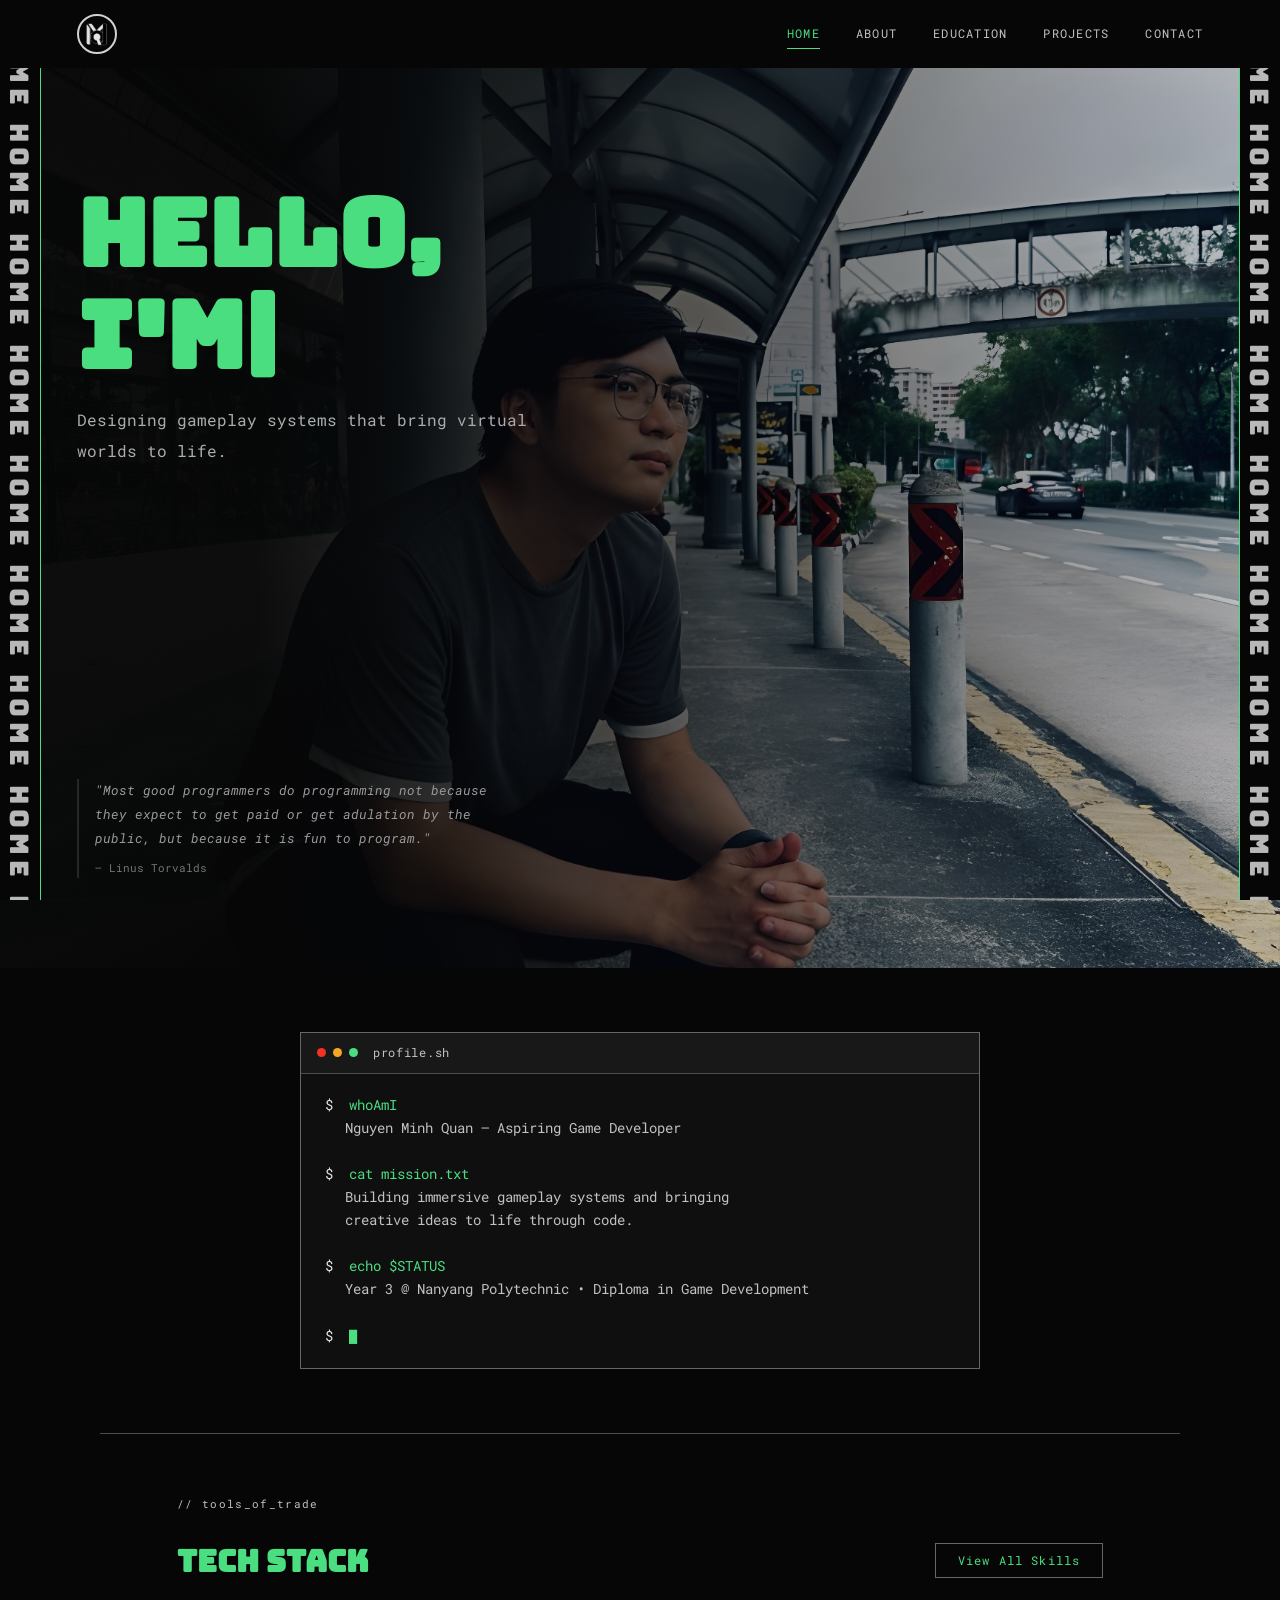
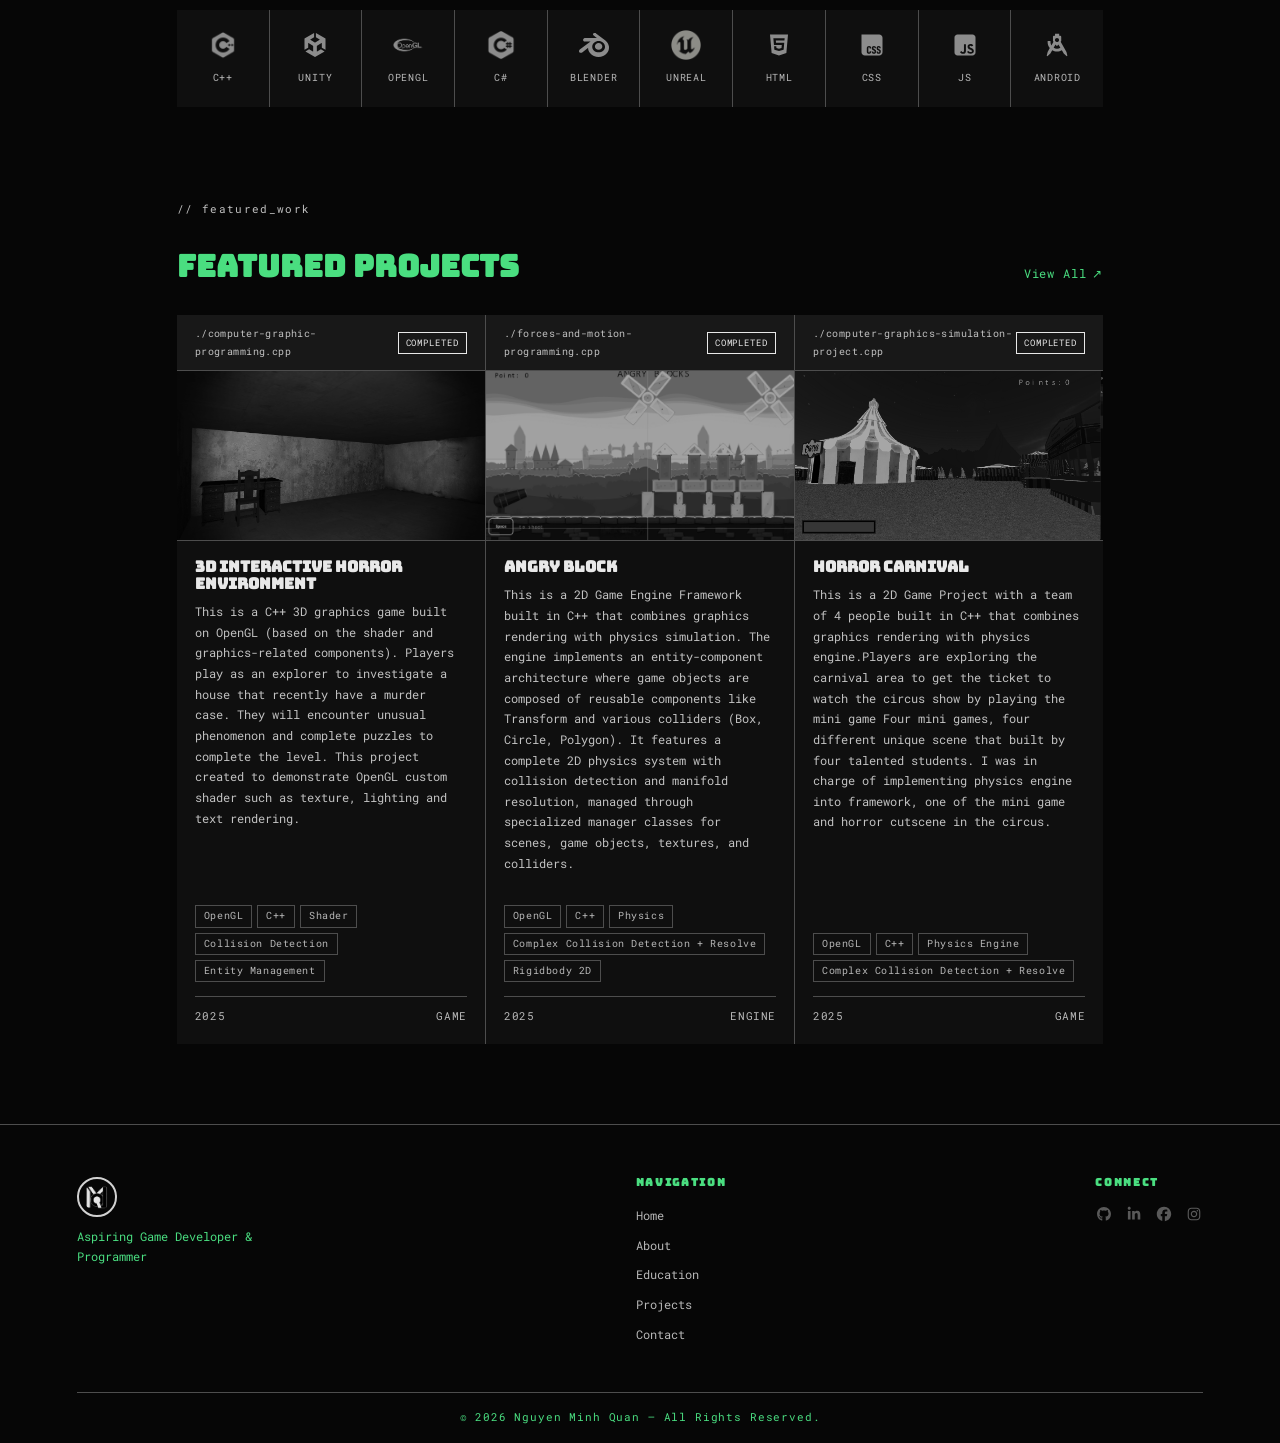
==== commit 81f0e2c8: "Enhance contact form, add reCAPTCHA, update theme Integrate reCAPTCHA and improve contact form UX: m" ====
--- a/index.html
+++ b/index.html
@@ -6,8 +6,6 @@
     <link rel="icon" type="image/x-icon" href="./images/MyLogo.png">
     <title>Minh Quan — Game Developer</title>
     <link rel="stylesheet" href="style.css">
-    <script src="main.js" defer></script>
-    
 </head>
 <body>
 
@@ -69,7 +67,7 @@
                 <span class="term-filename">profile.sh</span>
             </div>
             <div class="term-body">
-                <p class="term-line"><span class="term-prompt">$</span> <span class="term-cmd">whoami</span></p>
+                <p class="term-line"><span class="term-prompt">$</span> <span class="term-cmd">whoAmI</span></p>
                 <p class="term-line term-out">Nguyen Minh Quan &mdash; Aspiring Game Developer</p>
                 <br>
                 <p class="term-line"><span class="term-prompt">$</span> <span class="term-cmd">cat mission.txt</span></p>
@@ -326,27 +324,35 @@
                     <a href="https://www.instagram.com/ng._mq?igsh=dnBlejA4dTNvc3Aw&utm_source=qr" target="_blank" class="contact-link">
                         <span>&#128247; Instagram</span><span class="c-arrow">&#8599;</span>
                     </a>
+
                 </div>
             </div>
 
             <div class="contact-form-panel terminal">
                 <div class="terminal-header">COMM TERMINAL</div>
                 <form action="https://formspree.io/f/mlgpbjja" method="POST">
-                    <label>Pilot Name</label>
-                    <input type="text" name="name" placeholder="Enter your name" required>
-                    <input type="hidden" name="_subject" value="Portfolio Contact Message">
-                    <label>Transmission ID</label>
-                    <input type="email" name="email" placeholder="Enter your email" required>
-                    <label>Message Payload</label>
+                    <label for="f-userName">Pilot Name</label>
+                        <input id="f-userName" type="text" name="name" placeholder="Enter your name..." autocomplete="name" required>
+                    <label for="f-userEmail">Transmission ID</label>
+                        <input id="f-userEmail" type="email" name="email" placeholder="your@email.com" autocomplete="email" required>
+                    <label for="f-subject">Subject</label>
+                    <select id="f-subject" name="_subject" required>
+                        <option value="">Select a topic...</option>
+                        <option>Job / Internship Opportunity</option>
+                        <option>Collaboration on a Game</option>
+                        <option>Freelance Project</option>
+                        <option>General Inquiry</option>
+                        <option>Just saying hi!</option>
+                    </select>
+                    <label for="f-message">Message Payload</label>
                     <div class="textarea-wrapper">
-                        <textarea name="message" id="message" placeholder="Enter your message" rows="5" required></textarea>
+                        <textarea name="message" id="f-message" placeholder="Enter your message" rows="5" required></textarea>
                         <div class="word-counter">
                             <span id="wordCount">0</span> TOKENS &nbsp;|&nbsp; <span id="charCount">0</span> BYTES
                         </div>
                     </div>
-                    <input type="text" name="_gotcha" style="display:none">
-                    <div data-formspree-captcha></div>
-                    <button type="submit">SEND TRANSMISSION</button>
+                    <div class="g-recaptcha" data-sitekey="6LcmVB8tAAAAADEcAdj2VbdDB-bESqcxXCGHhU_o" data-callback="verifyCaptcha"></div>
+                    <button type="submit">SUBMIT TRANSMISSION</button>
                 </form>
                 <div class="terminal-status" id="status">STATUS: Awaiting input...</div>
             </div>
@@ -398,6 +404,8 @@
     </footer>
 
     <button id="backToTop" aria-label="Back to top">&#8593;</button>
+    <script src='https://www.google.com/recaptcha/api.js'></script>
     <script src="https://formspree.io/js/formbutton-v1.min.js"></script>
+    <script src="main.js"></script>
 </body>
 </html>
--- a/style.css
+++ b/style.css
@@ -24,7 +24,8 @@
     --border-2:    #666666;
     --muted:       #b8b8b8;
     --dim:         #c2c2c2;
-    --text:        #ffffff;
+    --text:        #4ADE80;
+    --darkText:    #369258;
     --accent:      #e8e8e8;
     --white:       #ffffff;
 
@@ -55,7 +56,7 @@
 h1, h2, h3, h4 {
     font-family: var(--font-display);
     line-height: 1.1;
-    color: var(--accent);
+    color: var(--text);
 }
 
 a { text-decoration: none; cursor: pointer; color: inherit; }
@@ -72,7 +73,6 @@
     align-items: center;
     padding: 14px var(--px);
     background: var(--bg);
-    border-bottom: 1px solid var(--border);
 }
 
 .logo-link { cursor: pointer; }
@@ -84,7 +84,7 @@
     border-radius: 50%; 
     border: 2px solid var(--accent); 
 }
-.logo:hover { opacity: 0.6; }
+.logo:hover { opacity: 0.6; border-color: var(--text); }
 
 .nav-links {
     display: flex;
@@ -106,13 +106,13 @@
     position: absolute;
     left: 0; bottom: -4px;
     width: 0; height: 1px;
-    background: var(--accent);
+    background: var(--text);
     transition: width 0.3s;
 }
 
-.nav-item:hover        { color: var(--accent); }
+.nav-item:hover        { color: var(--text); }
 .nav-item:hover::after { width: 100%; }
-.nav-item.active       { color: var(--accent); }
+.nav-item.active       { color: var(--text); }
 .nav-item.active::after{ width: 100%; }
 
 /* ── SECTION SHELL ──────────────────────────────────────────── */
@@ -131,14 +131,14 @@
     font-size: 0.7rem;
     color: var(--dim);
     letter-spacing: 0.12em;
-    margin-bottom: 8px;
+    margin-bottom: var(--gap);
 }
 
 .section-header-block { margin-bottom: 64px; }
 
 .section-title {
     font-size: clamp(2.4rem, 6vw, 4rem);
-    color: var(--accent);
+    color: var(--text);
     margin-bottom: 14px;
 }
 
@@ -164,13 +164,13 @@
     display: inline-flex;
     align-items: center;
     gap: 5px;
-    color: var(--dim);
+    color: var(--text);
     font-size: 0.75rem;
     letter-spacing: 0.08em;
     transition: color var(--transition);
     cursor: pointer;
 }
-.link-arrow:hover              { color: var(--accent); }
+.link-arrow:hover              { color: var(--darkText); }
 .link-arrow .arrow-icon        { transition: transform var(--transition); }
 .link-arrow:hover .arrow-icon  { transform: translate(3px, -3px); }
 
@@ -202,13 +202,13 @@
     font-size: clamp(2.6rem, 9vw, 5.8rem);
     min-height: 200px;
     white-space: pre-line;
-    color: var(--white);
+    color: var(--text);
 }
 
 .hero-tagline {
     margin-top: 18px;
     font-size: clamp(0.8rem, 1.3vw, 1rem);
-    color: rgba(255,255,255,0.5);
+    color: rgb(172, 172, 172);
     max-width: 460px;
     line-height: 1.9;
 }
@@ -218,7 +218,7 @@
 .hero-quote {
     font-style: italic;
     font-size: 0.82rem;
-    color: rgba(255,255,255,0.35);
+    color: rgb(153, 153, 153);
     border-left: 2px solid rgba(255,255,255,0.12);
     padding-left: 16px;
     max-width: 440px;
@@ -229,7 +229,7 @@
     display: block;
     margin-top: 8px;
     font-size: 0.7rem;
-    opacity: 0.45;
+    opacity: 0.75;
     font-style: normal;
 }
 
@@ -249,8 +249,8 @@
 
 body.is-home .roller { display: block; }
 
-.roller-left  { left: 0;  border-right: 1px solid var(--border); }
-.roller-right { right: 0; border-left:  1px solid var(--border); }
+.roller-left  { left: 0;  border-right: 1px solid var(--text); }
+.roller-right { right: 0; border-left:  1px solid var(--text); }
 
 .roller-track {
     display: flex;
@@ -265,7 +265,7 @@
 
 .roller-text {
     writing-mode: vertical-rl;
-    color: var(--border-2);
+    color: var(--muted);
     font-family: var(--font-display);
     font-size: clamp(14px, 2vw, 30px);
     letter-spacing: 0.2em;
@@ -298,6 +298,19 @@
     background: var(--border-2);
 }
 
+.term-bar .term-dot:nth-child(1) {
+    background-color: #f53123;
+}
+
+.term-bar .term-dot:nth-child(2) {
+    background-color: #F5A623;
+}
+
+.term-bar .term-dot:nth-child(3) {
+    background-color: #4ADE80;
+}
+
+
 .term-filename {
     margin-left: 8px;
     color: var(--dim);
@@ -313,7 +326,7 @@
 
 .term-cursor {
     display: inline-block;
-    color: var(--accent);
+    color: var(--text);
     animation: blink 1s step-end infinite;
 }
 
@@ -328,7 +341,7 @@
 }
 .home-block-header h2 {
     font-size: clamp(1.4rem, 2.5vw, 1.9rem);
-    color: var(--accent);
+    color: var(--text);
     margin-top: 4px;
 }
 
@@ -350,7 +363,7 @@
     cursor: pointer;
     transition: background var(--transition), color var(--transition), border-color var(--transition);
 }
-.home-skills button:hover { background: var(--accent); color: var(--bg); border-color: var(--accent); }
+.home-skills button:hover { background: var(--text); color: var(--bg); border-color: var(--darkText); }
 
 /* Skills icon grid (shared) */
 .skills-icon-grid {
@@ -439,7 +452,7 @@
 
 .menu-title {
     font-size: clamp(2rem, 5vw, 3.5rem);
-    color: var(--accent);
+    color: var(--text);
     margin-bottom: 6px;
 }
 
@@ -466,7 +479,7 @@
                 border-color var(--transition), width 1.2s ease;
 }
 
-.menu-btn:hover { background: var(--accent); color: var(--bg); border-color: var(--accent); }
+.menu-btn:hover { background: var(--text); color: var(--bg); border-color: var(--darkText); }
 
 /* Loading state */
 .menu-btn.loading {
@@ -482,7 +495,7 @@
 .btn-loader { position: absolute; inset: 0; display: none; }
 .menu-btn.loading .btn-loader { display: block; }
 
-.btn-progress { height: 100%; width: 0; background: var(--surface-2); }
+.btn-progress { height: 100%; width: 0; background: var(--text); }
 
 /* Fullscreen toggle button */
 .fs-btn {
@@ -492,7 +505,7 @@
     padding: 0;
     background: transparent;
     border: 1px solid var(--border-2);
-    color: var(--white);
+    color: var(--accent);
     font-size: 0.85rem;
     line-height: 1;
     cursor: pointer;
@@ -502,7 +515,7 @@
     justify-content: center;
     transition: background var(--transition), color var(--transition), border-color var(--transition);
 }
-.fs-btn:hover { background: var(--accent); color: var(--bg); border-color: var(--accent); }
+.fs-btn:hover { background: var(--text); color: var(--bg); border-color: var(--darkText); }
 
 /* Back button */
 .back-btn {
@@ -511,7 +524,7 @@
     padding: 7px 16px;
     background: transparent;
     border: 1px solid var(--border-2);
-    color: var(--white);
+    color: var(--accent);
     font-family: var(--font-body);
     font-size: 0.72rem;
     letter-spacing: 0.1em;
@@ -520,7 +533,7 @@
     transition: background var(--transition), color var(--transition), border-color var(--transition);
 }
 
-.back-btn:hover { background: var(--accent); color: var(--bg); border-color: var(--accent); }
+.back-btn:hover { background: var(--text); color: var(--bg); border-color: var(--darkText); }
 
 #about:fullscreen,
 #about:-webkit-full-screen {
@@ -540,8 +553,8 @@
     z-index: 0;
     background: repeating-linear-gradient(
         to bottom,
-        rgba(255, 255, 255, 0.05) 0px,
-        rgba(255, 255, 255, 0.05) 1px,
+        rgba(255, 255, 255, 0.1) 0px,
+        rgba(255, 255, 255, 0.1) 3px,
         transparent 1px,
         transparent 10px
     );
@@ -557,7 +570,7 @@
 
 .screen-title {
     font-size: clamp(1.3rem, 2.5vw, 1.8rem);
-    color: var(--accent);
+    color: var(--text);
     margin-bottom: 28px;
     letter-spacing: 0.08em;
     position: relative;
@@ -581,7 +594,7 @@
 .panel h3 {
     font-size: 0.66rem;
     letter-spacing: 0.2em;
-    color: var(--dim);
+    color: var(--text);
     margin-bottom: 18px;
 }
 
@@ -597,12 +610,12 @@
     flex-shrink: 0;
     border-radius: 50%;
 }
-.avatar img { width: 100%; height: 100%; object-fit: cover; filter: grayscale(30%); }
+.avatar img { width: 100%; height: 100%; object-fit: cover; filter: grayscale(50%); }
 
 .info-list { flex: 1; }
 
 .info-row { display: flex; flex-direction: column; margin-bottom: 9px; }
-.info-label { font-size: 0.6rem; color: var(--dim); letter-spacing: 0.1em; text-transform: uppercase; }
+.info-label { font-size: 0.6rem; color: var(--text); letter-spacing: 0.1em; text-transform: uppercase; }
 .info-value { color: var(--accent); font-size: 0.78rem; padding: 2px 0; }
 
 /* Stats */
@@ -624,7 +637,7 @@
 .progress-fill {
     height: 100%;
     width: 0;
-    background: var(--accent);
+    background: var(--text);
     transition: width 1.5s cubic-bezier(0.4, 0, 0.2, 1);
 }
 
@@ -636,12 +649,12 @@
     padding: 5px 11px;
     margin: 0 5px 7px 0;
     border: 1px solid var(--border-2);
-    color: var(--text);
+    color: var(--accent);
     font-size: 0.68rem;
     letter-spacing: 0.05em;
     transition: background var(--transition), border-color var(--transition);
 }
-.ability-tag:hover, .hobby-tag:hover { background: var(--surface-2); border-color: var(--dim); }
+.ability-tag:hover, .hobby-tag:hover { background: var(--text); color: var(--bg); border-color: var(--darkText); }
 
 .iterm-screen {
     padding: 0;
@@ -655,6 +668,7 @@
     align-items: center;
     flex-wrap: wrap;
     gap: 8px;
+    margin-top: 10px;
     padding: 54px var(--px) 14px;
     background: var(--surface-2);
     border-bottom: 1px solid var(--border);
@@ -677,7 +691,7 @@
  
 .iterm-hint em {
     font-style: normal;
-    color: var(--accent);
+    color: var(--text);
 }
  
 /* Scrollable output area */
@@ -701,7 +715,7 @@
     flex-direction: column;
     width: 50%;
     padding: 12px 16px;
-    border: 2px dashed var(--accent);
+    border: 2px dashed var(--darkText);
     text-align: justify;
 }
 
@@ -713,8 +727,8 @@
     color: var(--dim);
 }
 
-.iterm-row.out   { color: var(--text); }
-.iterm-row.dim   { color: var(--dim); }
+.iterm-row.out   { color: var(--accent); }
+.iterm-row.dim   { color: var(--text); }
 .iterm-row.error { color: var(--muted); font-style: italic; }
 .iterm-row.blank { min-height: 1em; }
 
@@ -722,13 +736,13 @@
 .iterm-row.echo {
     align-self: flex-end;
     margin: 20px 0 10px 0;
-    background-color: var(--muted);
+    background-color: var(--darkText);
     color: var(--accent);
     min-width: 20%;
     display: flex;
     gap: 8px;
     justify-content: flex-end;
-    padding: 20px 10px;
+    padding: 10px 10px;
     border: 1px solid var(--accent);
 
 }
@@ -738,12 +752,13 @@
     position: absolute;
     bottom: 100%;
     left: 0; right: 0;
-    background: var(--surface-2);
-    border: 1px solid var(--border-2);
+    background: var(--border);
+    border: 1px solid var(--text);
     border-bottom: none;
     list-style: none;
     display: none;
     z-index: 20;
+    width: 100%;
     max-height: 220px;
     overflow-y: auto;
 }
@@ -756,7 +771,7 @@
     color: var(--dim);
     cursor: pointer;
     letter-spacing: 0.04em;
-    border-bottom: 1px solid var(--border);
+    border-bottom: 1px solid var(--text);
     transition: background var(--transition), color var(--transition);
 }
  
@@ -764,18 +779,18 @@
  
 /* Keyboard-focused or hovered suggestion */
 .iterm-suggestion:hover,
-.iterm-suggestion.active { background: var(--surface); color: var(--accent); }
+.iterm-suggestion.active { background: var(--bg); color: var(--accent); }
  
 /* Highlight the typed portion inside each suggestion */
-.iterm-suggestion .typed { color: var(--accent); }
+.iterm-suggestion .typed { color: var(--text); }
  
 /* Input row at the bottom */
 .iterm-input-row {
     display: flex;
     align-items: center;
     gap: 10px;
-    padding: 13px var(--px);
-    border-top: 1px solid var(--border);
+    padding: clamp(1.2em, 2.5vh, 2.5em) var(--px);
+    border: 1px solid var(--border);
     background: var(--surface-2);
     flex-shrink: 0;
     position: relative;
@@ -787,7 +802,7 @@
     background: transparent;
     border: none;
     outline: none;
-    color: var(--accent);
+    color: var(--text);
     font-family: var(--font-body);
     font-size: 0.82rem;
     caret-color: var(--accent);
@@ -848,7 +863,7 @@
     transition: border-color 0.4s, background 0.4s;
 }
 .edu-item.edu-right::after { right: auto; left: -49px; }
-.edu-item.visible::after   { border-color: var(--accent); background: var(--accent); }
+.edu-item.visible::after   { border-color: var(--accent); background: var(--text); }
 
 /* Card */
 .edu-card {
@@ -859,7 +874,7 @@
     cursor: pointer;
     transition: border-color var(--transition), background var(--transition);
 }
-.edu-card:hover { border-color: var(--border-2); background: var(--surface-2); }
+.edu-card:hover { border-color: var(--text); background: var(--bg); }
 
 .edu-card-meta {
     display: flex;
@@ -868,16 +883,19 @@
     margin-bottom: 10px;
 }
 
-.edu-commit { font-size: 0.62rem; color: var(--muted); letter-spacing: 0.07em; }
-.edu-period { font-size: 0.65rem; color: var(--dim);   letter-spacing: 0.07em; }
+.edu-commit { font-size: 0.62rem; color: var(--text); letter-spacing: 0.07em; }
+.edu-period { font-size: 0.65rem; color: var(--text); letter-spacing: 0.07em; }
 
 .edu-institution {
     font-size: clamp(0.82rem, 1.4vw, 0.98rem);
     color: var(--accent);
     margin-bottom: 4px;
 }
+
+.edu-card:hover .edu-institution { color: var(--text);}
+
 .edu-degree { font-size: 0.68rem; color: var(--dim); font-style: italic; margin-bottom: 10px; }
-.edu-desc   { font-size: 0.78rem; color: var(--text); line-height: 1.7; margin-bottom: 14px; }
+.edu-desc   { font-size: 0.78rem; color: var(--accent); line-height: 1.7; margin-bottom: 14px; }
 
 /* Expandable achievements */
 .edu-achievements { display: none; margin-bottom: 14px; }
@@ -908,7 +926,7 @@
     letter-spacing: 0.05em;
     transition: color var(--transition);
 }
-.edu-card:hover .edu-hint       { color: var(--dim); }
+.edu-card:hover .edu-hint       { color: var(--text); }
 .edu-card.expanded .edu-hint    { color: var(--dim); }
  
 .achiev-wrapper {
@@ -945,7 +963,7 @@
  
 .achiev-title {
     font-size: clamp(1.6rem, 3.5vw, 2.6rem);
-    color: var(--accent);
+    color: var(--text);
     margin-top: 6px;
 }
  
@@ -953,7 +971,7 @@
 .achiev-scroll-hint {
     text-align: right;
     font-size: 0.62rem;
-    color: var(--muted);
+    color: var(--text);
     letter-spacing: 0.14em;
     padding-bottom: 6px;
     transition: opacity 0.5s;
@@ -978,7 +996,7 @@
 .achiev-progress-fill {
     height: 100%;
     width: 0%;
-    background: var(--accent);
+    background: var(--text);
     transition: width 0.04s linear;
 }
  
@@ -1042,7 +1060,7 @@
 .achiev-num {
     font-family: var(--font-display);
     font-size: clamp(2.4rem, 5vw, 3.4rem);
-    color: var(--accent);
+    color: var(--text);
     line-height: 1;
 }
  
@@ -1088,7 +1106,7 @@
 }
 
 .achive-card {
-    border: 1px solid var(--border);
+    border: 1px solid var(--text);
     padding: var(--gap);
     align-content: center;
 }
@@ -1110,10 +1128,12 @@
     width: auto;
     height: auto;
     max-height: 100%;
+    transition: filter 0.4s;
 }
 
 .achive-card-img > img:hover {
     border: 1px solid #0059ff;
+    filter: brightness(0.65);
 }
 
 .achive-card-img > img:hover::after {
@@ -1132,12 +1152,12 @@
     margin-bottom: 20px;
 }
  
-.achiev-icon { font-size: 1.1rem; color: var(--accent); }
+.achiev-icon { font-size: 1.1rem; color: var(--muted); }
 .achiev-year { font-size: 0.62rem; color: var(--muted); letter-spacing: 0.1em; }
  
 .achiev-card-title {
     font-size: clamp(0.84rem, 1.4vw, 1rem);
-    color: var(--accent);
+    color: var(--text);
     line-height: 1.35;
     margin-bottom: 8px;
 }
@@ -1155,11 +1175,10 @@
     padding: var(--gap);
 
     font-size: 0.74rem;
-    color: var(--text);
+    color: var(--accent);
     line-height: 1.75;
 
-    border: 1px dashed var(--border-2);
-    border-radius: 20px;
+    border: 1px dashed var(--text);
 }
  
 .achiev-card-tags { display: flex; flex-wrap: wrap; gap: 5px; margin-top: 14px; }
@@ -1170,72 +1189,6 @@
     border: 1px solid var(--border);
     padding: 2px 8px;
     letter-spacing: 0.06em;
-}
-
-/* ════════════════════════════════════════════════════════════
-   SKILLS
-   ════════════════════════════════════════════════════════════ */
-.skills-categories {
-    display: grid;
-    grid-template-columns: repeat(auto-fit, minmax(260px, 1fr));
-    gap: 48px 60px;
-    margin-bottom: 80px;
-}
-
-.skill-cat-label {
-    font-family: var(--font-body);
-    font-weight: 400;
-    font-size: 0.68rem;
-    color: var(--dim);
-    letter-spacing: 0.14em;
-    padding-bottom: 14px;
-    margin-bottom: 20px;
-    border-bottom: 1px solid var(--border);
-}
-
-.skill-bar-row {
-    display: flex;
-    align-items: center;
-    gap: 12px;
-    margin-bottom: 14px;
-}
-.skill-bar-row > span:first-child {
-    width: 128px;
-    flex-shrink: 0;
-    font-size: 0.78rem;
-    color: var(--text);
-}
-
-.skill-bar {
-    flex: 1;
-    height: 3px;
-    background: var(--border);
-    overflow: hidden;
-}
-.skill-bar-fill {
-    height: 100%;
-    width: 0;
-    background: var(--accent);
-    transition: width 1.5s cubic-bezier(0.4, 0, 0.2, 1);
-}
-
-.skill-pct {
-    width: 28px;
-    text-align: right;
-    font-size: 0.68rem;
-    color: var(--muted);
-}
-
-/* Icon grid (skills page) */
-.skills-icon-section { padding-top: 48px; border-top: 1px solid var(--border); }
-
-.skills-icon-label {
-    font-family: var(--font-body);
-    font-weight: 400;
-    font-size: 0.68rem;
-    color: var(--dim);
-    letter-spacing: 0.14em;
-    margin-bottom: 24px;
 }
 
 /* ════════════════════════════════════════════════════════════
@@ -1262,13 +1215,12 @@
     transition: background var(--transition), color var(--transition), border-color var(--transition);
 }
 .filter-btn:hover { border-color: var(--border-2); color: var(--text); }
-.filter-btn.active { background: var(--accent); color: var(--bg); border-color: var(--accent); }
+.filter-btn.active { background: var(--text); color: var(--bg); border-color: var(--accent); }
 
 /* Project grid */
 .proj-grid {
     display: grid;
-    grid-template-columns: repeat(auto-fill, minmax(300px, 1fr));
-    gap: 1px;
+    grid-template-columns: repeat(auto-fill, minmax(350px, 1fr));
     background: var(--border);
 }
 
@@ -1293,6 +1245,8 @@
     background: var(--surface-2);
     border-bottom: 1px solid var(--border);
 }
+
+.proj-card:hover .proj-card-header { border-bottom: 1px solid var(--text); }
 
 .proj-filename {
     font-size: 0.65rem;
@@ -1309,6 +1263,9 @@
 }
 .proj-status.completed  { border-color: var(--accent); color: var(--accent); }
 .proj-status.in-progress{ border-color: var(--muted);  color: var(--muted); }
+
+.proj-card:hover .proj-status.in-progress { border-color: var(--text); color: var(--text); }
+.proj-card:hover .proj-status.completed   { border-color: var(--bg); background-color: var(--text); color: var(--bg); }
 
 /* Thumbnail */
 .proj-thumb {
@@ -1319,6 +1276,8 @@
     overflow: hidden;
 }
 
+.proj-card:hover .proj-thumb { border-color: var(--text); }
+
 .proj-thumb img {
     width: 100%; height: 100%;
     object-fit: cover;
@@ -1349,12 +1308,14 @@
     margin-bottom: 8px;
 }
 
+.proj-card:hover .proj-title { color: var(--text); }
+
 .proj-desc {
     font-size: 0.76rem;
     color: var(--dim);
     line-height: 1.7;
     flex: 1;
-    margin-bottom: 14px;
+    margin-bottom: var(--gap);
 }
 
 .proj-tags { display: flex; flex-wrap: wrap; gap: 5px; margin-bottom: 14px; }
@@ -1366,6 +1327,8 @@
     padding: 2px 8px;
     letter-spacing: 0.06em;
 }
+
+.proj-card:hover .proj-tag { color: var(--text); border-color: var(--text); }
 
 .proj-footer {
     display: flex;
@@ -1377,6 +1340,8 @@
     color: var(--muted);
     letter-spacing: 0.06em;
 }
+
+.proj-card:hover .proj-footer { border-color: var(--text); }
 
 /* ════════════════════════════════════════════════════════════
    CONTACT
@@ -1411,14 +1376,14 @@
     font-size: 0.82rem;
     transition: color var(--transition), padding-left var(--transition);
 }
-.contact-link:hover { color: var(--accent); padding-left: 8px; }
+.contact-link:hover { color: var(--text); padding-left: 8px; border-color: var(--text); }
 .c-arrow { opacity: 0; transition: opacity var(--transition); }
 .contact-link:hover .c-arrow { opacity: 1; }
 
 /* Terminal form */
 .terminal {
-    background: var(--surface);
-    border: 1px solid var(--border-2);
+    background: transparent;
+    border: 1px solid var(--text);
 }
 
 .terminal-header {
@@ -1426,21 +1391,21 @@
     font-family: var(--font-display);
     font-size: 0.78rem;
     letter-spacing: 0.22em;
-    color: var(--dim);
+    color: var(--text);
     padding: 13px 24px;
-    border-bottom: 1px solid var(--border);
+    border-bottom: 1px solid var(--text);
     background: var(--surface-2);
 }
 
 .terminal form {
     display: flex;
     flex-direction: column;
-    padding: 24px;
+    padding: var(--gap);
 }
 
 .terminal label {
     font-size: 0.62rem;
-    color: var(--dim);
+    color: var(--accent);
     letter-spacing: 0.12em;
     text-transform: uppercase;
     margin-bottom: 6px;
@@ -1449,12 +1414,16 @@
 }
 .terminal label:first-of-type { margin-top: 0; }
 
+
+.terminal form select { appearance: none; }
+
+.terminal form select,
 .terminal input,
 .terminal textarea {
     width: 100%;
     background: var(--bg);
     border: 1px solid var(--border);
-    color: var(--text);
+    color: var(--accent);
     padding: 9px 12px;
     font-family: var(--font-body);
     font-size: 0.78rem;
@@ -1462,24 +1431,43 @@
     transition: border-color var(--transition);
     border-radius: var(--r);
 }
+
+.terminal form select:focus,
 .terminal input:focus,
-.terminal textarea:focus { border-color: var(--border-2); }
-.terminal textarea { resize: vertical; }
+.terminal textarea:focus { border-color: var(--text); }
+.terminal textarea { resize: vertical; min-height: fit-content; }
 
 .terminal button[type="submit"] {
+    position: relative;
     margin-top: 22px;
     padding: 12px;
     width: 100%;
-    background: var(--accent);
-    color: var(--bg);
+    background: transparent;
+    color: var(--accent);
     border: 1px solid var(--accent);
     font-family: var(--font-body);
     font-size: 0.72rem;
     letter-spacing: 0.14em;
     cursor: pointer;
     transition: background var(--transition), color var(--transition), border-color var(--transition);
-}
-.terminal button[type="submit"]:hover { background: transparent; color: var(--accent); }
+    overflow: hidden;
+}
+.terminal button[type="submit"]:hover { background: transparent; color: var(--bg); border-color: var(--darkText); }
+
+.terminal button[type="submit"]::before {
+    content: '';
+    position: absolute;
+    inset: 0px;
+    transform: translateX(-100%);
+    z-index: -1;
+    inset: 0px;
+    background-color: var(--text);
+    transition: transform 0.3s;
+}
+
+.terminal button[type="submit"]:hover::before {
+    transform: translateX(0px);
+}
 
 .textarea-wrapper { position: relative; }
 
@@ -1495,10 +1483,17 @@
 .terminal-status {
     padding: 9px 24px 14px;
     font-size: 0.66rem;
-    color: var(--muted);
     letter-spacing: 0.08em;
     border-top: 1px solid var(--border);
 }
+
+.g-recaptcha {
+    margin-top: 20px;
+}
+
+.normal-msg  { color: (var(--muted)); }
+.success-msg { color: (var(--text)); }
+.error-msg   { color: red; }
 
 /* ════════════════════════════════════════════════════════════
    FOOTER
@@ -1519,7 +1514,7 @@
 
 .footer-brand p {
     font-size: 0.72rem;
-    color: var(--muted);
+    color: var(--text);
     margin-top: 10px;
     max-width: 190px;
     line-height: 1.7;
@@ -1528,7 +1523,7 @@
 .footer-col h4 {
     font-size: 0.66rem;
     letter-spacing: 0.16em;
-    color: var(--dim);
+    color: var(--text);
     margin-bottom: 16px;
 }
 
@@ -1540,7 +1535,7 @@
     cursor: pointer;
     transition: color var(--transition);
 }
-.footer-nav-item:hover { color: var(--accent); }
+.footer-nav-item:hover { color: var(--text); }
 
 .social-icons { display: flex; gap: 12px; }
 
@@ -1549,14 +1544,15 @@
     filter: invert(1) brightness(0.35);
     transition: filter var(--transition);
 }
-.social-icon:hover img { filter: invert(1) brightness(0.85); }
+
+.social-icon:hover img { filter: brightness(0) saturate(100%) invert(71%) sepia(91%) saturate(328%) hue-rotate(81deg) brightness(91%) contrast(91%); }
 
 .footer-bottom {
     border-top: 1px solid var(--border);
     padding: 16px 0;
     text-align: center;
     font-size: 0.66rem;
-    color: var(--muted);
+    color: var(--text);
     letter-spacing: 0.08em;
 }
 
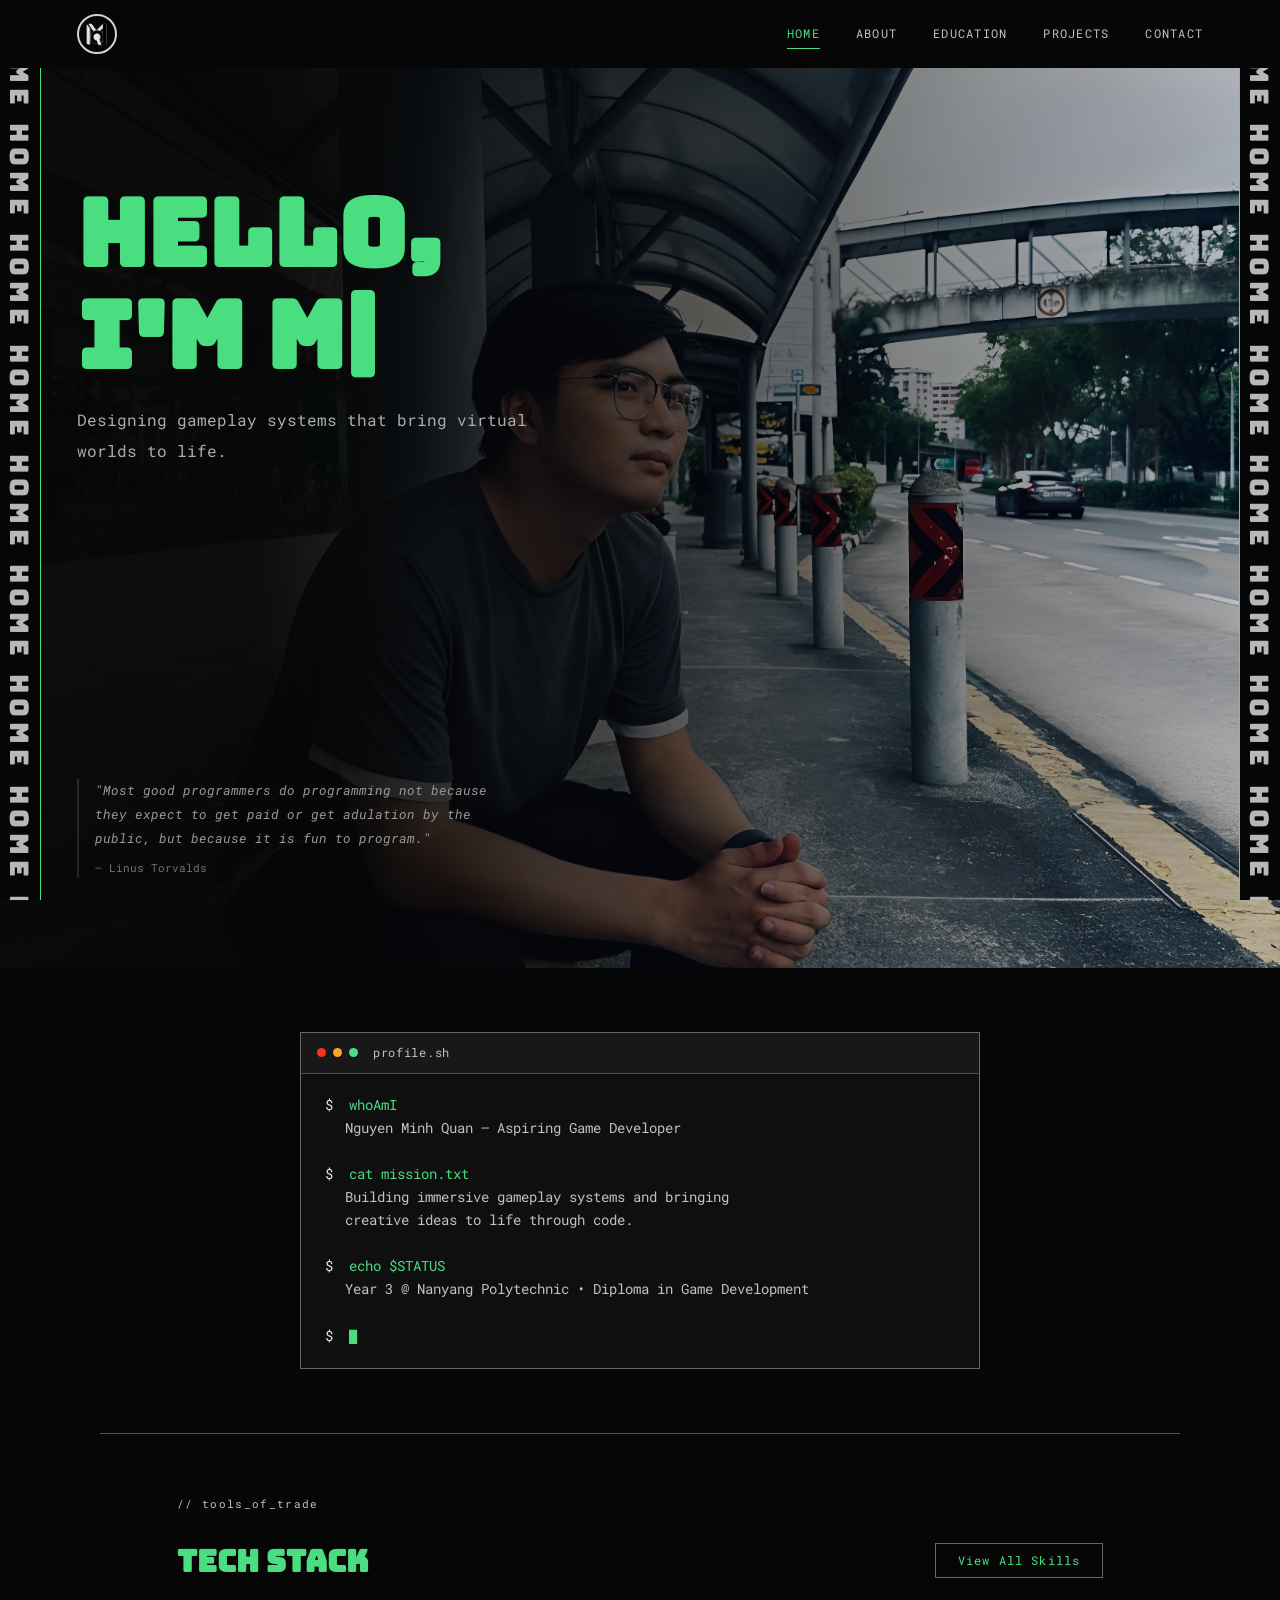
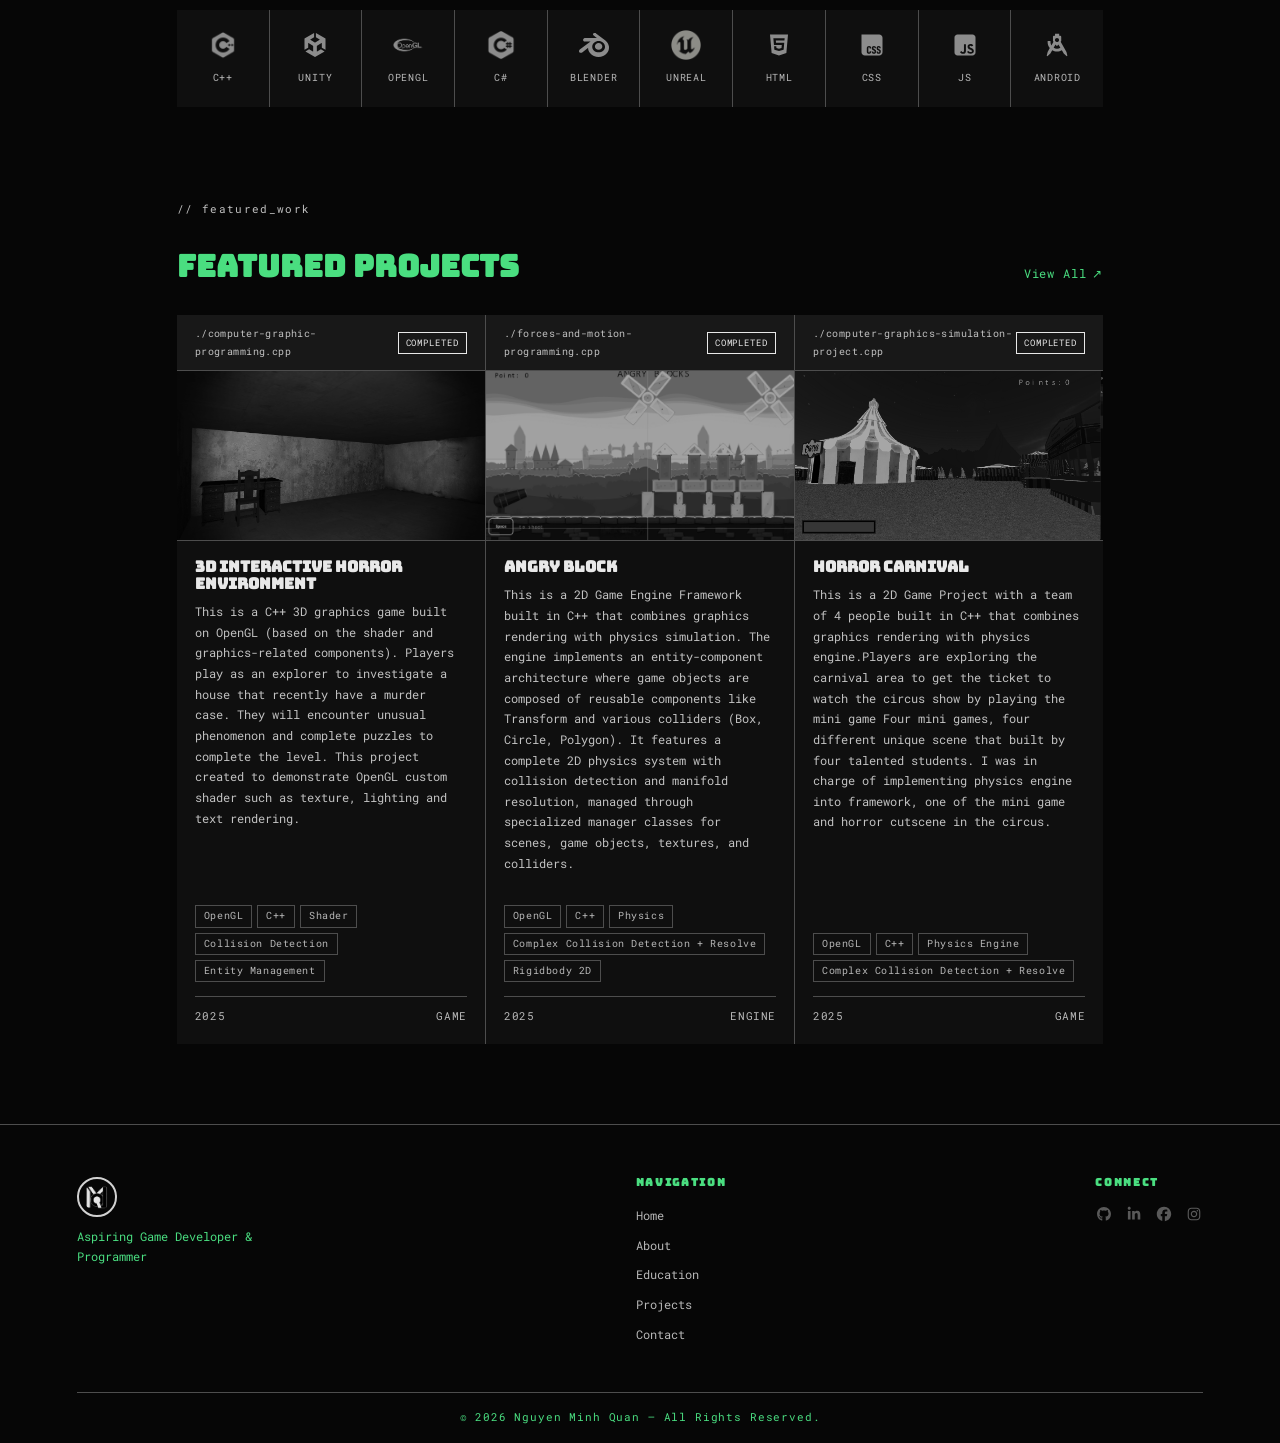
==== commit 4d9131d5: "a" ====
--- a/index.html
+++ b/index.html
@@ -351,8 +351,10 @@
                             <span id="wordCount">0</span> TOKENS &nbsp;|&nbsp; <span id="charCount">0</span> BYTES
                         </div>
                     </div>
-                    <div class="g-recaptcha" data-sitekey="6LcmVB8tAAAAADEcAdj2VbdDB-bESqcxXCGHhU_o" data-callback="verifyCaptcha"></div>
-                    <button type="submit">SUBMIT TRANSMISSION</button>
+                    <div id="terminalBotGrp">
+                        <div class="g-recaptcha" data-sitekey="6LcmVB8tAAAAADEcAdj2VbdDB-bESqcxXCGHhU_o" data-callback="verifyCaptcha"></div>
+                        <button type="submit">SUBMIT TRANSMISSION</button>
+                    </div>
                 </form>
                 <div class="terminal-status" id="status">STATUS: Awaiting input...</div>
             </div>
--- a/style.css
+++ b/style.css
@@ -1384,6 +1384,7 @@
 .terminal {
     background: transparent;
     border: 1px solid var(--text);
+    max-width: 700px;
 }
 
 .terminal-header {
@@ -1437,9 +1438,16 @@
 .terminal textarea:focus { border-color: var(--text); }
 .terminal textarea { resize: vertical; min-height: fit-content; }
 
+#terminalBotGrp {
+    display: flex;
+    flex-direction: row;
+    margin-top: 22px;
+    align-items: center;
+    gap: var(--gap);
+}
+
 .terminal button[type="submit"] {
     position: relative;
-    margin-top: 22px;
     padding: 12px;
     width: 100%;
     background: transparent;
@@ -1487,10 +1495,6 @@
     border-top: 1px solid var(--border);
 }
 
-.g-recaptcha {
-    margin-top: 20px;
-}
-
 .normal-msg  { color: (var(--muted)); }
 .success-msg { color: (var(--text)); }
 .error-msg   { color: red; }
@@ -1583,7 +1587,10 @@
    RESPONSIVE
    ════════════════════════════════════════════════════════════ */
 @media (max-width: 900px) {
-    .contact-layout { grid-template-columns: 1fr; }
+    .contact-layout { grid-template-columns: 1fr; max-width: 100%; }
+    #terminalBotGrp {flex-wrap: wrap;}
+    .contact-left,
+    .terminal { max-width: fit-content; }
 
     /* Education: collapse to single column */
     .edu-timeline::before { left: 18px; }
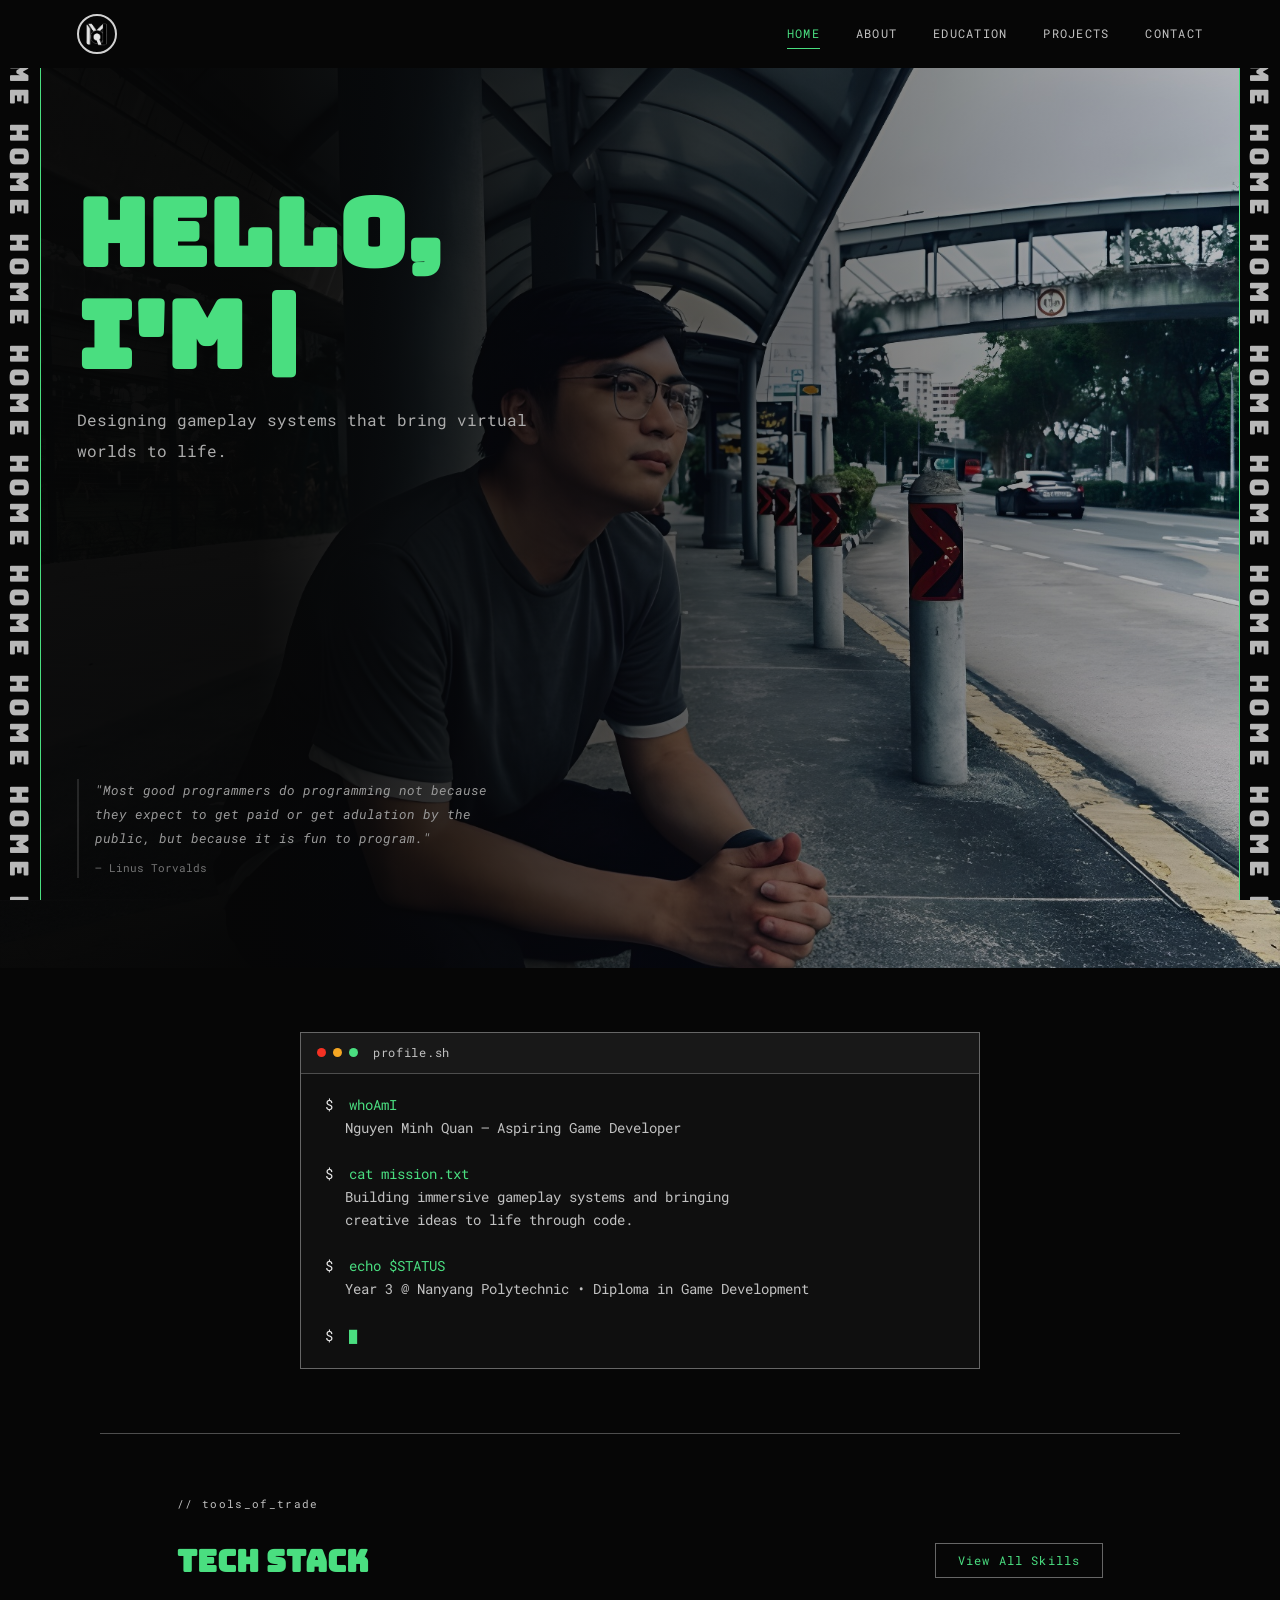
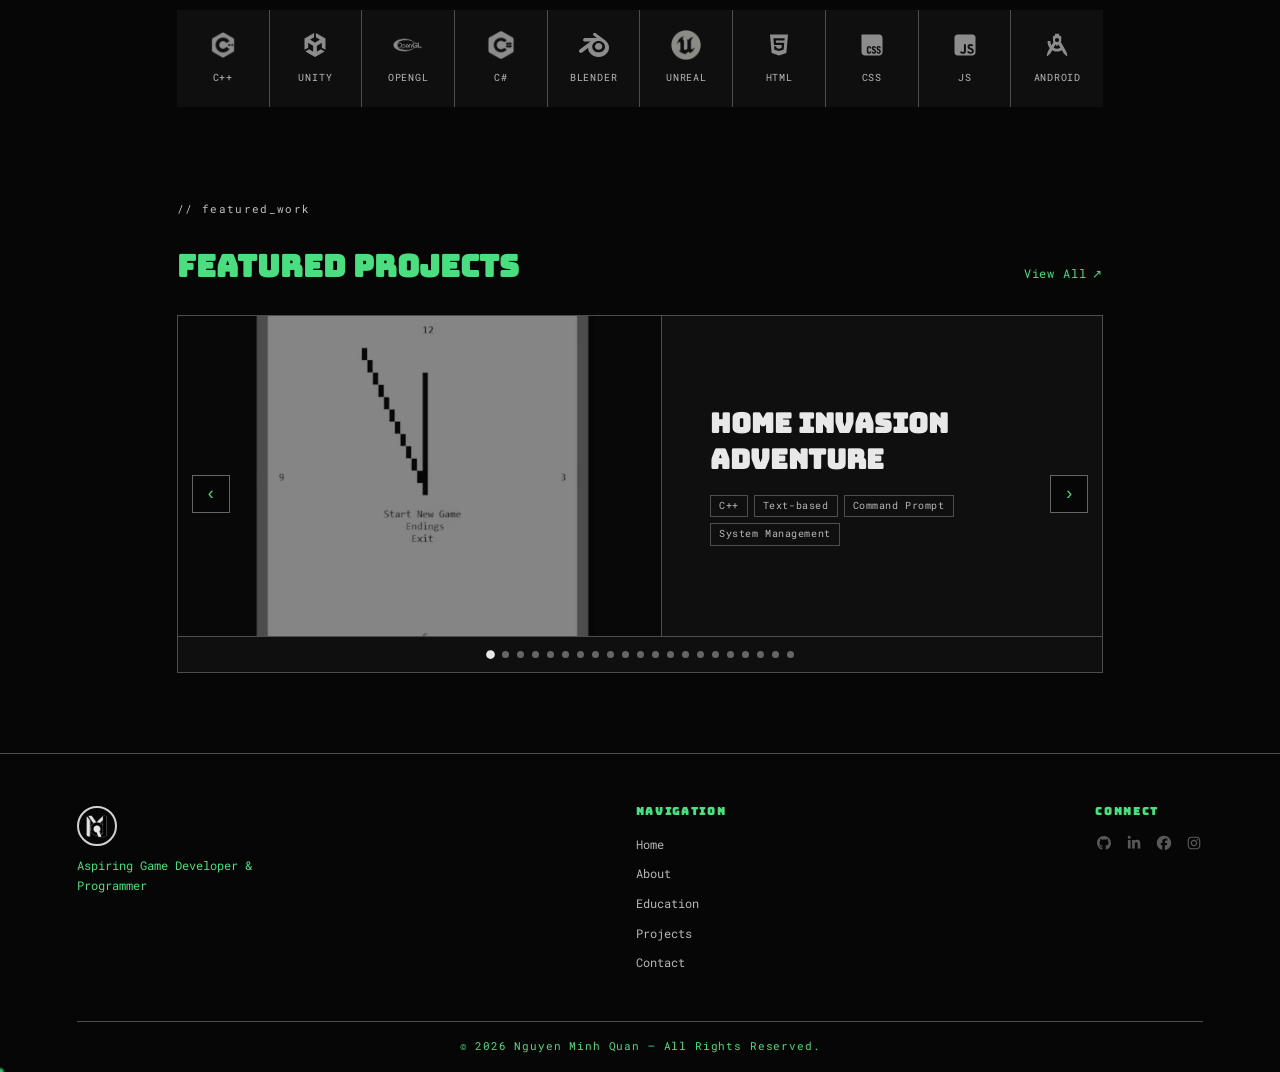
==== commit 3b2012ec: "a" ====
--- a/index.html
+++ b/index.html
@@ -115,11 +115,17 @@
                     View All <span class="arrow-icon">&#8599;</span>
                 </a>
             </div>
-            <div class="featured-grid" id="featuredGrid">
-                <!-- Rendered by JS -->
+            <div class="carousel" id="featuredCarousel">
+                <div class="carousel-track" id="carouselTrack">
+                    <!-- Slides rendered by JS -->
+                </div>
+                <button class="carousel-btn carousel-prev" id="carouselPrev" aria-label="Previous project">&#8249;</button>
+                <button class="carousel-btn carousel-next" id="carouselNext" aria-label="Next project">&#8250;</button>
+                <div class="carousel-dots" id="carouselDots">
+                    <!-- Dots rendered by JS -->
+                </div>
             </div>
         </section>
-
     </section>
 
 
--- a/style.css
+++ b/style.css
@@ -121,7 +121,6 @@
 
 .page-container {
     width: 100%;
-    margin: 0 clamp(16px, 4vw, 40px);;
     padding: var(--py) var(--px);
 }
 
@@ -410,12 +409,115 @@
     padding: 0 var(--px) 80px;
 }
 
-.featured-grid {
+.carousel {
+    position: relative;
+    border: 1px solid var(--border);
+    overflow: hidden;
+}
+ 
+.carousel-track {
+    display: flex;
+    transition: transform 0.6s cubic-bezier(0.4, 0, 0.2, 1);
+}
+ 
+.carousel-slide {
+    flex: 0 0 100%;
     display: grid;
-    grid-template-columns: repeat(auto-fill, minmax(300px, 1fr));
-    gap: 1px;
-    background: var(--border);
-}
+    grid-template-columns: 1.1fr 1fr;
+    cursor: pointer;
+    background: var(--surface);
+    transition: background var(--transition);
+}
+.carousel-slide:hover { background: var(--surface-2); }
+ 
+.carousel-slide-img {
+    height: 320px;
+    overflow: hidden;
+    background: var(--surface-2);
+    border-right: 1px solid var(--border);
+}
+.carousel-slide-img img {
+    width: 100%; height: 100%;
+    object-fit: cover;
+    filter: grayscale(100%) brightness(0.65);
+    transition: filter 0.4s, transform 0.4s;
+}
+.carousel-slide:hover .carousel-slide-img img {
+    filter: grayscale(50%) brightness(0.85);
+    transform: scale(1.03);
+}
+.carousel-slide-img .proj-thumb-code {
+    width: 100%; height: 100%;
+    display: flex;
+    align-items: center;
+    justify-content: center;
+    padding: 20px;
+    font-size: 0.62rem;
+    color: var(--border-2);
+    line-height: 2;
+    letter-spacing: 0.04em;
+}
+ 
+.carousel-slide-info {
+    display: flex;
+    flex-direction: column;
+    justify-content: center;
+    padding: clamp(24px, 4vw, 48px);
+}
+ 
+.carousel-slide-title {
+    font-size: clamp(1.1rem, 2.4vw, 1.7rem);
+    color: var(--accent);
+    margin-bottom: 18px;
+    line-height: 1.3;
+}
+ 
+.carousel-slide-tags { display: flex; flex-wrap: wrap; gap: 6px; }
+ 
+/* Prev / Next controls */
+.carousel-btn {
+    position: absolute;
+    top: 50%;
+    transform: translateY(-50%);
+    width: 38px; height: 38px;
+    background: var(--bg);
+    border: 1px solid var(--border-2);
+    color: var(--text);
+    font-size: 1.1rem;
+    line-height: 1;
+    cursor: pointer;
+    display: flex;
+    align-items: center;
+    justify-content: center;
+    z-index: 5;
+    transition: background var(--transition), color var(--transition), border-color var(--transition);
+}
+.carousel-btn:hover { background: var(--accent); color: var(--bg); border-color: var(--accent); }
+.carousel-prev { left: 14px; }
+.carousel-next { right: 14px; }
+ 
+/* Dot indicators */
+.carousel-dots {
+    display: flex;
+    justify-content: center;
+    align-items: center;
+    gap: 8px;
+    padding: 14px 0;
+    background: var(--surface);
+    border-top: 1px solid var(--border);
+}
+ 
+.carousel-dot {
+    width: 7px; height: 7px;
+    border-radius: 50%;
+    background: var(--border-2);
+    border: none;
+    padding: 0;
+    cursor: pointer;
+    transition: background var(--transition), transform var(--transition);
+}
+.carousel-dot:hover  { background: var(--dim); }
+.carousel-dot.active { background: var(--accent); transform: scale(1.25); }
 
 /* ════════════════════════════════════════════════════════════
    ABOUT
@@ -930,10 +1032,6 @@
 .edu-card.expanded .edu-hint    { color: var(--dim); }
  
 .achiev-wrapper {
-    background-image: url(./images/trophy_bg.gif);
-    background-position: center;
-    background-repeat: no-repeat;
-    background-size: 100% 100%; 
     position: relative;
 }
  
@@ -1033,12 +1131,16 @@
 .achiev-panel:hover   { background: var(--surface-2); }
  
 /* ── Intro panel (wider, stats live here) ───────────────── */
+.achiev-panel-intro:hover,
 .achiev-panel-intro {
+    background-image: url(./images/trophy_bg.gif);
+    background-position: center;
+    background-repeat: no-repeat;
+    background-size: 100% 100%; 
+
     width: 100%;
-    background: transparent;
     padding-bottom: 56px;
 }
-.achiev-panel-intro:hover { background: transparent; }
  
 .achiev-intro-text {
     text-align: center;
@@ -1221,7 +1323,8 @@
 .proj-grid {
     display: grid;
     grid-template-columns: repeat(auto-fill, minmax(350px, 1fr));
-    background: var(--border);
+    background: var(--bg);
+    gap: var(--gap);
 }
 
 /* Card */
@@ -1232,6 +1335,12 @@
     overflow: hidden;
     transition: background var(--transition);
 }
+
+@keyframes highlight-pulse {
+    0%, 100% { box-shadow: 0 0 0 2px transparent; }
+    50%      { box-shadow: 0 0 0 2px var(--accent); }
+}
+.proj-card.highlight { animation: highlight-pulse 0.7s ease-in-out 2; }
 
 .proj-card[data-hidden="true"] { display: none; }
 .proj-card:hover { background: var(--surface-2); }
@@ -1622,8 +1731,9 @@
     .proj-grid { grid-template-columns: 1fr; background: transparent; gap: 16px; }
     .proj-card { border: 1px solid var(--border); }
 
-    .featured-grid { grid-template-columns: 1fr; background: transparent; gap: 16px; }
-    .featured-grid .proj-card { border: 1px solid var(--border); }
+    .carousel-slide { grid-template-columns: 1fr; }
+    .carousel-slide-img { height: 200px; border-right: none; border-bottom: 1px solid var(--border); }
+    .carousel-btn { width: 32px; height: 32px; font-size: 1rem; }
 
     .achiev-wrapper { height: auto !important; }
     .achiev-sticky  { position: relative; height: auto; overflow: visible; }
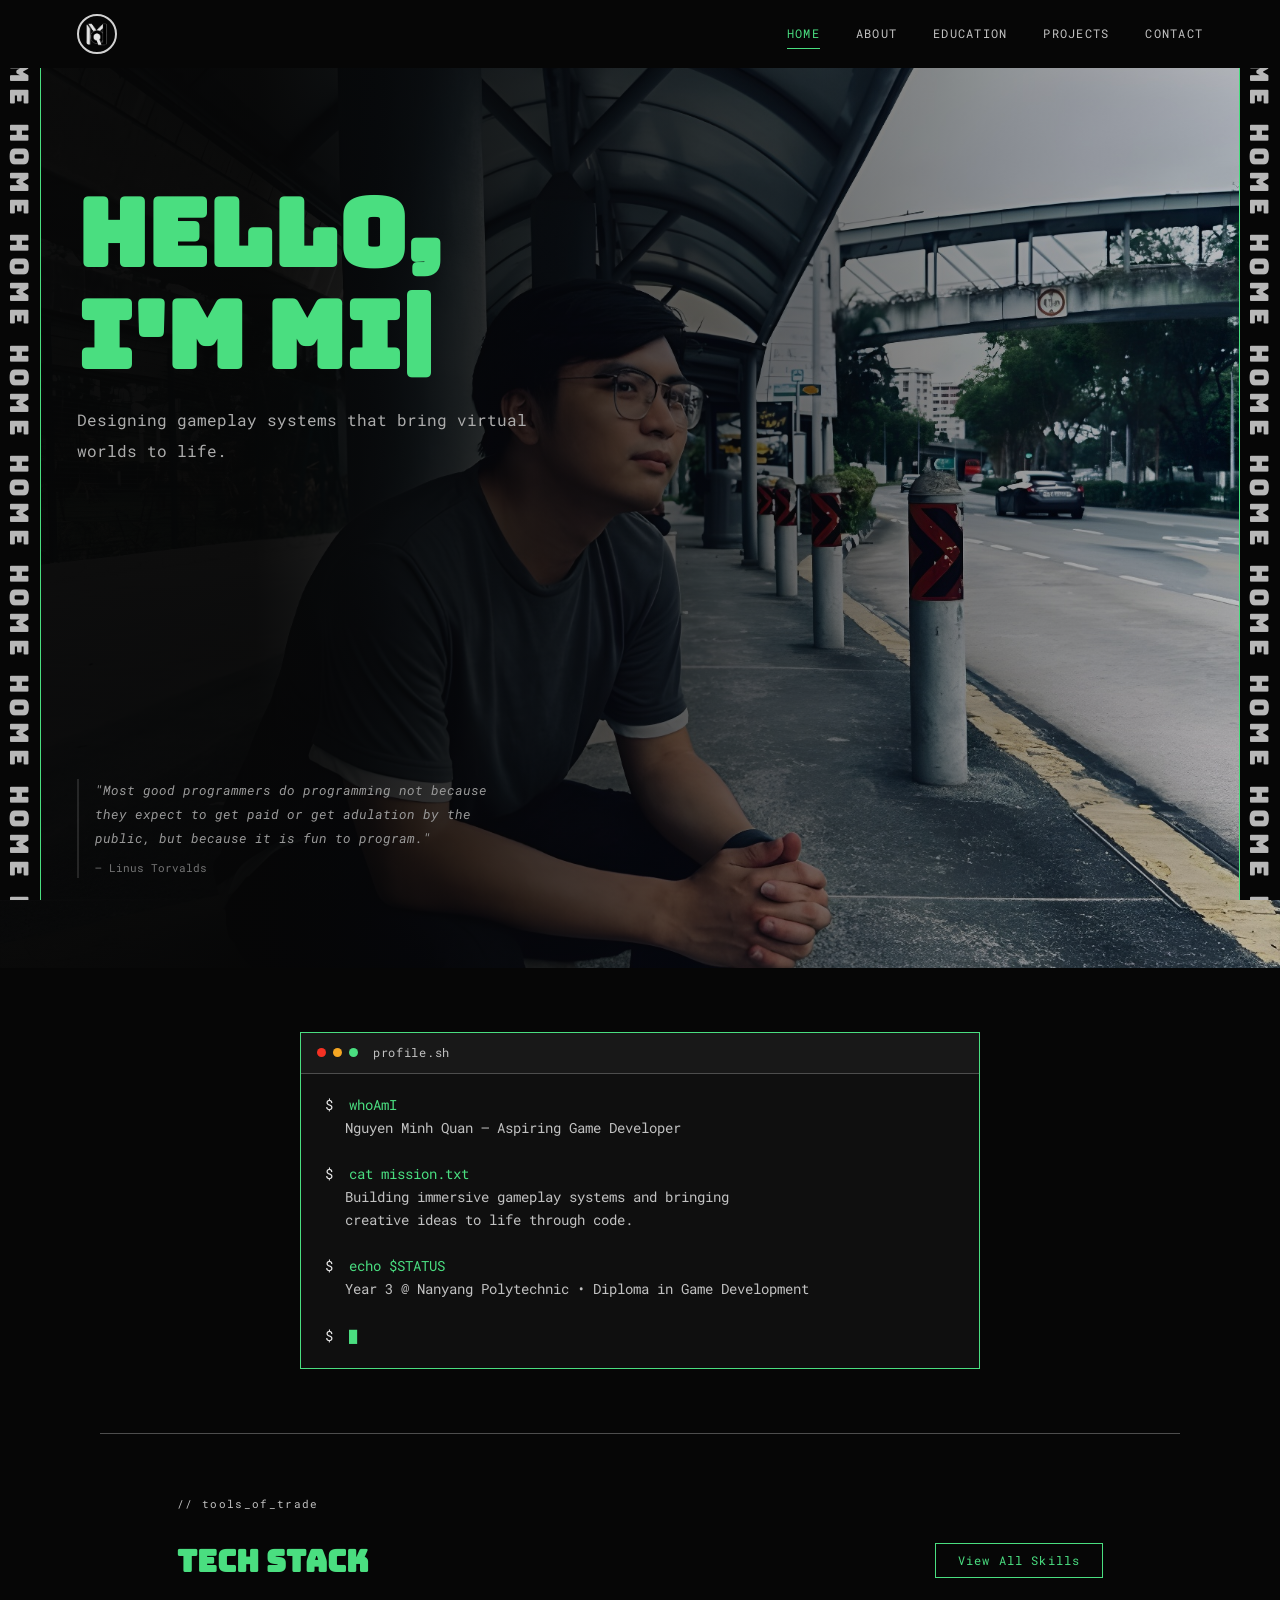
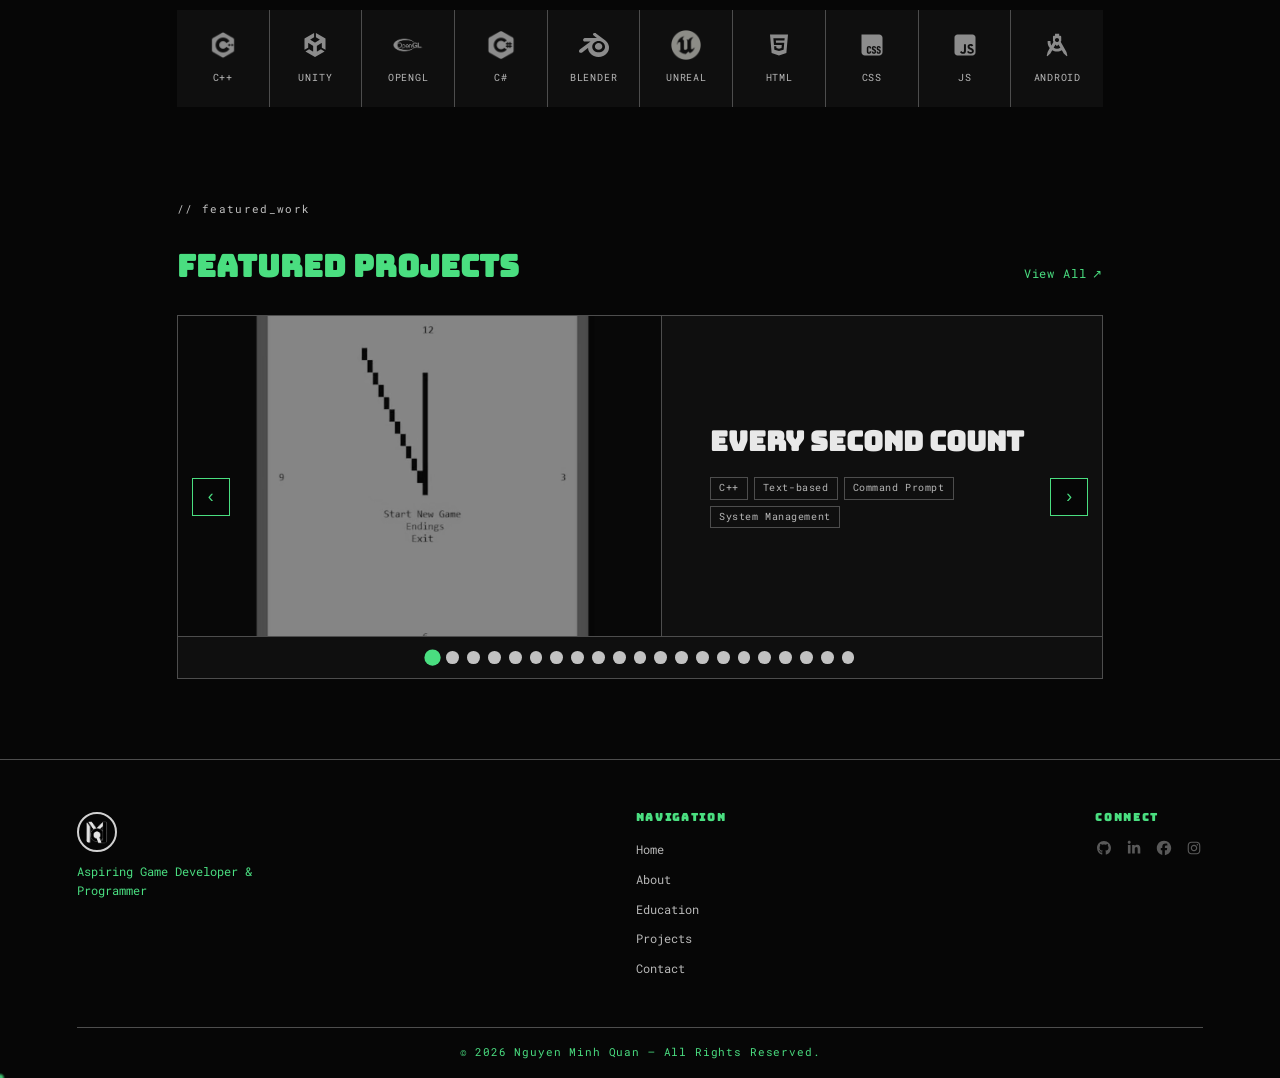
==== commit 2221d227: "Add project modal, image/video assets & UI tweaks Add interactive project and image modals with gall" ====
--- a/index.html
+++ b/index.html
@@ -6,6 +6,9 @@
     <link rel="icon" type="image/x-icon" href="./images/MyLogo.png">
     <title>Minh Quan — Game Developer</title>
     <link rel="stylesheet" href="style.css">
+    <script async src='https://www.google.com/recaptcha/api.js'></script>
+    <script async src="https://formspree.io/js/formbutton-v1.min.js"></script>
+    <script defer src="main.js"></script>
 </head>
 <body>
 
@@ -359,7 +362,7 @@
                     </div>
                     <div id="terminalBotGrp">
                         <div class="g-recaptcha" data-sitekey="6LcmVB8tAAAAADEcAdj2VbdDB-bESqcxXCGHhU_o" data-callback="verifyCaptcha"></div>
-                        <button type="submit">SUBMIT TRANSMISSION</button>
+                        <button id="f-submit" type="submit">SUBMIT TRANSMISSION</button>
                     </div>
                 </form>
                 <div class="terminal-status" id="status">STATUS: Awaiting input...</div>
@@ -368,6 +371,52 @@
         </div>
     </section>
 
+    <!--Project Modal  ===============================================-->
+    <div class="modal-overlay" id="proj-modal-overlay" onclick="closeProjModal()">
+        <div class="modal-box" onclick="event.stopPropagation()">
+            <button class="modal-close" onclick="closeProjModal()">✕</button>
+            <div id="proj-modal-content">
+                <div class="tc-badge " style="display:inline-block;margin-bottom:1rem">GAME</div>
+                <h2 class="modal-proj-title">ASTRO DEFENDER</h2>
+                <div class="modal-meta">
+                    <div class="modal-meta-item"><span>DATE:</span> <span>January 2024</span></div>
+                    <div class="modal-meta-item"><span>CREATOR:</span> <span>Solo Project</span></div>
+                </div>
+                <div style="background:rgba(0,0,0,.3);border:1px dashed var(--border);padding:.75rem 1rem;margin-bottom:1rem;">
+                    <span style="font-size:.7rem">WHY THIS PROJECT:</span>
+                    <p style="margin-top:.3rem; color: var(--muted);">Built as my Year 2 major project to demonstrate core Unity skills — physics, UI systems, and game feel polish.</p>
+                </div>
+                <p class="modal-desc">A 2D top-down space shooter built from scratch in Unity. Features procedurally generated enemy waves, 5 types of power-ups, a combo multiplier system, and an online leaderboard via Firebase. The game includes original pixel art assets drawn in Aseprite.</p>
+                <div class="modal-media-row">
+                    <div class="modal-img">🎮<br>
+                        <span style="font-size:.6rem;font-family:var(--font-code);color:var(--muted)">Screenshot 1</span>
+                    </div>
+                    <div class="modal-img">📷<br>
+                        <span style="font-size:.6rem;font-family:var(--font-code);color:var(--muted)">Screenshot 2</span>
+                    </div>
+                    <div class="modal-img">📷<br>
+                        <span style="font-size:.6rem;font-family:var(--font-code);color:var(--muted)">Screenshot 3</span>
+                    </div>
+                </div>
+                <div class="modal-tags">
+                    <span class="proj-tag">Unity</span>
+                    <span class="proj-tag">C#</span>
+                    <span class="proj-tag">2D</span>
+                    <span class="proj-tag">Firebase</span>
+                    <span class="proj-tag">Aseprite</span>
+                </div>
+            </div>
+        </div>
+    </div>
+
+    <div class="modal-overlay" id="img-modal-overlay">
+        <button class="modal-close" onclick="closeImgModal()">✕</button>
+        <div class="modal-box" onclick="event.stopPropagation()">
+            <div id="img-modal-content">
+                <img id="model-img" src="./images/projects/2dgea_a1.png" alt="image">
+            </div>
+        </div>
+    </div>
 
     <!-- ════════════════════ FOOTER ════════════════════ -->
     <footer class="footer">
@@ -412,8 +461,5 @@
     </footer>
 
     <button id="backToTop" aria-label="Back to top">&#8593;</button>
-    <script src='https://www.google.com/recaptcha/api.js'></script>
-    <script src="https://formspree.io/js/formbutton-v1.min.js"></script>
-    <script src="main.js"></script>
 </body>
 </html>
--- a/style.css
+++ b/style.css
@@ -21,7 +21,7 @@
     --surface:     #0f0f0f;
     --surface-2:   #181818;
     --border:      #4d4d4d;
-    --border-2:    #666666;
+    --border-2:    #4ADE80;
     --muted:       #b8b8b8;
     --dim:         #c2c2c2;
     --text:        #4ADE80;
@@ -508,16 +508,16 @@
 }
  
 .carousel-dot {
-    width: 7px; height: 7px;
+    width: clamp(.5rem, 2vw, .8rem); height: clamp(.5rem, 2vw, .8rem);
     border-radius: 50%;
-    background: var(--border-2);
+    background: var(--dim);
     border: none;
     padding: 0;
     cursor: pointer;
     transition: background var(--transition), transform var(--transition);
 }
-.carousel-dot:hover  { background: var(--dim); }
-.carousel-dot.active { background: var(--accent); transform: scale(1.25); }
+.carousel-dot:hover  { background: var(--dim); transform: scale(1.25); }
+.carousel-dot.active { background: var(--text); transform: scale(1.25); }
 
 /* ════════════════════════════════════════════════════════════
    ABOUT
@@ -1316,8 +1316,8 @@
     cursor: pointer;
     transition: background var(--transition), color var(--transition), border-color var(--transition);
 }
-.filter-btn:hover { border-color: var(--border-2); color: var(--text); }
-.filter-btn.active { background: var(--text); color: var(--bg); border-color: var(--accent); }
+.filter-btn:hover { border-color: var(--darkText); color: var(--text); }
+.filter-btn.active { background: var(--text); color: var(--bg); border-color: var(--darkText); }
 
 /* Project grid */
 .proj-grid {
@@ -1329,11 +1329,13 @@
 
 /* Card */
 .proj-card {
+    border: 1px solid var(--bg);
     background: var(--surface);
     display: flex;
     flex-direction: column;
     overflow: hidden;
-    transition: background var(--transition);
+    transform: scale(1);
+    transition: background var(--transition), transform var(--transition);
 }
 
 @keyframes highlight-pulse {
@@ -1343,7 +1345,7 @@
 .proj-card.highlight { animation: highlight-pulse 0.7s ease-in-out 2; }
 
 .proj-card[data-hidden="true"] { display: none; }
-.proj-card:hover { background: var(--surface-2); }
+.proj-card:hover { background: var(--surface-2); border: 1px solid var(--text); transform: scale(1.03); }
 
 /* Card header bar */
 .proj-card-header {
@@ -1378,6 +1380,7 @@
 
 /* Thumbnail */
 .proj-thumb {
+    position: relative;
     width: 100%;
     height: 170px;
     background: var(--surface-2);
@@ -1394,6 +1397,38 @@
     transition: filter 0.4s, transform 0.4s;
 }
 .proj-card:hover .proj-thumb img { filter: grayscale(50%) brightness(0.85); transform: scale(1.04); }
+
+.proj-thum-overlay {
+    display: none;
+    position: absolute;
+    inset: 0;
+    background: rgba(0, 0, 0, 0.5);
+    align-items: center;
+    justify-content: center;
+    opacity: 0;
+    transition: all ease-in-out 0.5s;
+}
+
+.proj-card:hover .proj-thum-overlay {
+    display: flex;
+    opacity: 1;
+}
+
+.proj-thum-overlay button {
+    font-family: var(--font-display);
+    font-size: .7rem;
+    padding: .6rem 1rem;
+    background: transparent;
+    border: 1px solid var(--border-2);
+    color: var(--accent);
+    transition: all .2s;
+}
+
+.proj-thum-overlay button:hover {
+    background: var(--border-2);
+    border-color: var(--bg);
+    color: var(--bg);
+}
 
 /* Code placeholder when no image */
 .proj-thumb-code {
@@ -1607,6 +1642,207 @@
 .normal-msg  { color: (var(--muted)); }
 .success-msg { color: (var(--text)); }
 .error-msg   { color: red; }
+
+.modal-overlay.active {
+    display: flex;
+    animation: popoutOverlay var(--transition) 1 forwards;
+}
+
+.modal-overlay {
+    z-index: -9999;
+    position: fixed;
+    inset: 0;
+    background-color: rgba(0,0,0,0.85);
+    align-items: center;
+    justify-content: center;
+    padding: 2rem;
+
+    animation: popinOverlay var(--transition) 1 forwards;
+}
+
+.modal-box {
+    background: var(--bg);
+    border: 1px solid var(--border-2);
+    max-width: 700px;
+    width: 100%;
+    max-height: 85vh;
+    overflow-y: auto;
+    position: relative;
+    padding: 2rem;
+
+    animation: popin var(--transition) 1 forwards;
+}
+
+.modal-overlay.active .modal-box {
+    animation: popout var(--transition) 1 forwards;
+}
+
+.modal-close {
+    position: absolute;
+    top: 1rem; right: 1rem;
+    background: none;
+    color: var(--accent);
+    text-align: center;
+    border: 1px solid var(--muted);
+    font-size: 1rem;
+    width: 32px;
+    height: 32px;
+    transition: all 0.2s;
+}
+
+.modal-close:hover {
+    background-color: var(--border-2);
+    border-color: var(--border);
+    color: var(--bg);
+}
+
+
+.modal-overlay figure {
+    max-width: 64rem;
+    width: 100%;
+    margin: 0;
+    padding: 0;
+}
+
+.modal-overlay video {
+    object-fit: cover;
+    width: 100%;
+    width: 100%;
+    max-width: 640px;   
+    aspect-ratio: 16 / 9; 
+    border: 1px solid var(--border);
+}
+
+.tc-badge  {
+    font-size: .75rem;
+    padding: .2rem .5rem;
+    background-color: var(--text);
+    color: var(--bg);
+}
+
+.modal-proj-title {
+    font-size: 1.5rem;
+    color: var(--cyan);
+    margin-bottom: 1rem;
+}
+
+.modal-meta {
+    display: flex;
+    color: var(--accent);
+    gap: 1.5rem;
+    margin-bottom: 1rem;
+    flex-wrap: wrap;
+}
+
+.modal-desc {
+    font-size: .9rem;
+    color: var(--accent);
+    line-height: 1.8;
+    margin-bottom: 1.5rem;
+}
+
+.modal-media-row {
+    display: flex;
+    gap: .5rem;
+    flex-wrap: wrap;
+}
+
+.proj-modal-img {
+    width: fit-content;
+    height: 120px;
+    background: var(--panel2);
+    border: 1px solid var(--border-2);
+    display: flex;
+    align-items: center;
+    justify-content: center;
+    font-size: 2rem;
+    color: var(--muted);
+}
+
+.proj-modal-img img {
+    width: 100%;
+    height: 100%;
+    object-fit:cover;
+
+    transition: filter var(--transition);
+}
+
+.proj-modal-img img:hover {
+    filter: brightness(.5);
+}
+
+.modal-tags {
+    display: flex;
+    gap: .4rem;
+    flex-wrap: wrap;
+    margin-top: 1rem;
+}
+
+#img-modal-overlay .modal-box {
+    position: absolute;
+    padding: 0;
+    border-width: 2px;
+
+    width: fit-content;
+    height: fit-content;
+
+    &::-webkit-scrollbar { display: none; }
+    scrollbar-width: none;
+    -ms-overflow-style: none; 
+}
+
+
+#img-modal-content {
+    width: 100%;
+    height: 100%;
+    object-fit: cover;
+    cursor: zoom-in; 
+    transition: transform 0.4s ease-in-out; /* Smooth slide-to-zoom effect */
+}
+
+#img-modal-content.max-zoomed {
+    cursor: zoom-out; 
+}
+
+@keyframes popoutOverlay {
+    0% {
+        display: none;
+    }
+    100% {
+        display: flex;
+    }
+}
+
+@keyframes popout {
+    0% {
+        opacity: 0;
+        transform: scale(0);
+    }
+    100% {
+        opacity: 1;
+        transform: scale(1);
+    }
+}
+
+@keyframes popinOverlay {
+    0% {
+        display: flex;
+    }
+    100% {
+        display: none;
+    }
+}
+
+@keyframes popin {
+    0% {
+        opacity: 1;
+        transform: scale(1);
+    }
+    100% {
+        opacity: 0;
+        transform: scale(0);
+    }
+}
 
 /* ════════════════════════════════════════════════════════════
    FOOTER
@@ -1777,4 +2013,6 @@
 @media (max-width: 560px) {
     .roller { display: none !important; }
     .hero-title { min-height: 140px; }
-}
+
+    .carousel-dots { display: none; }
+}
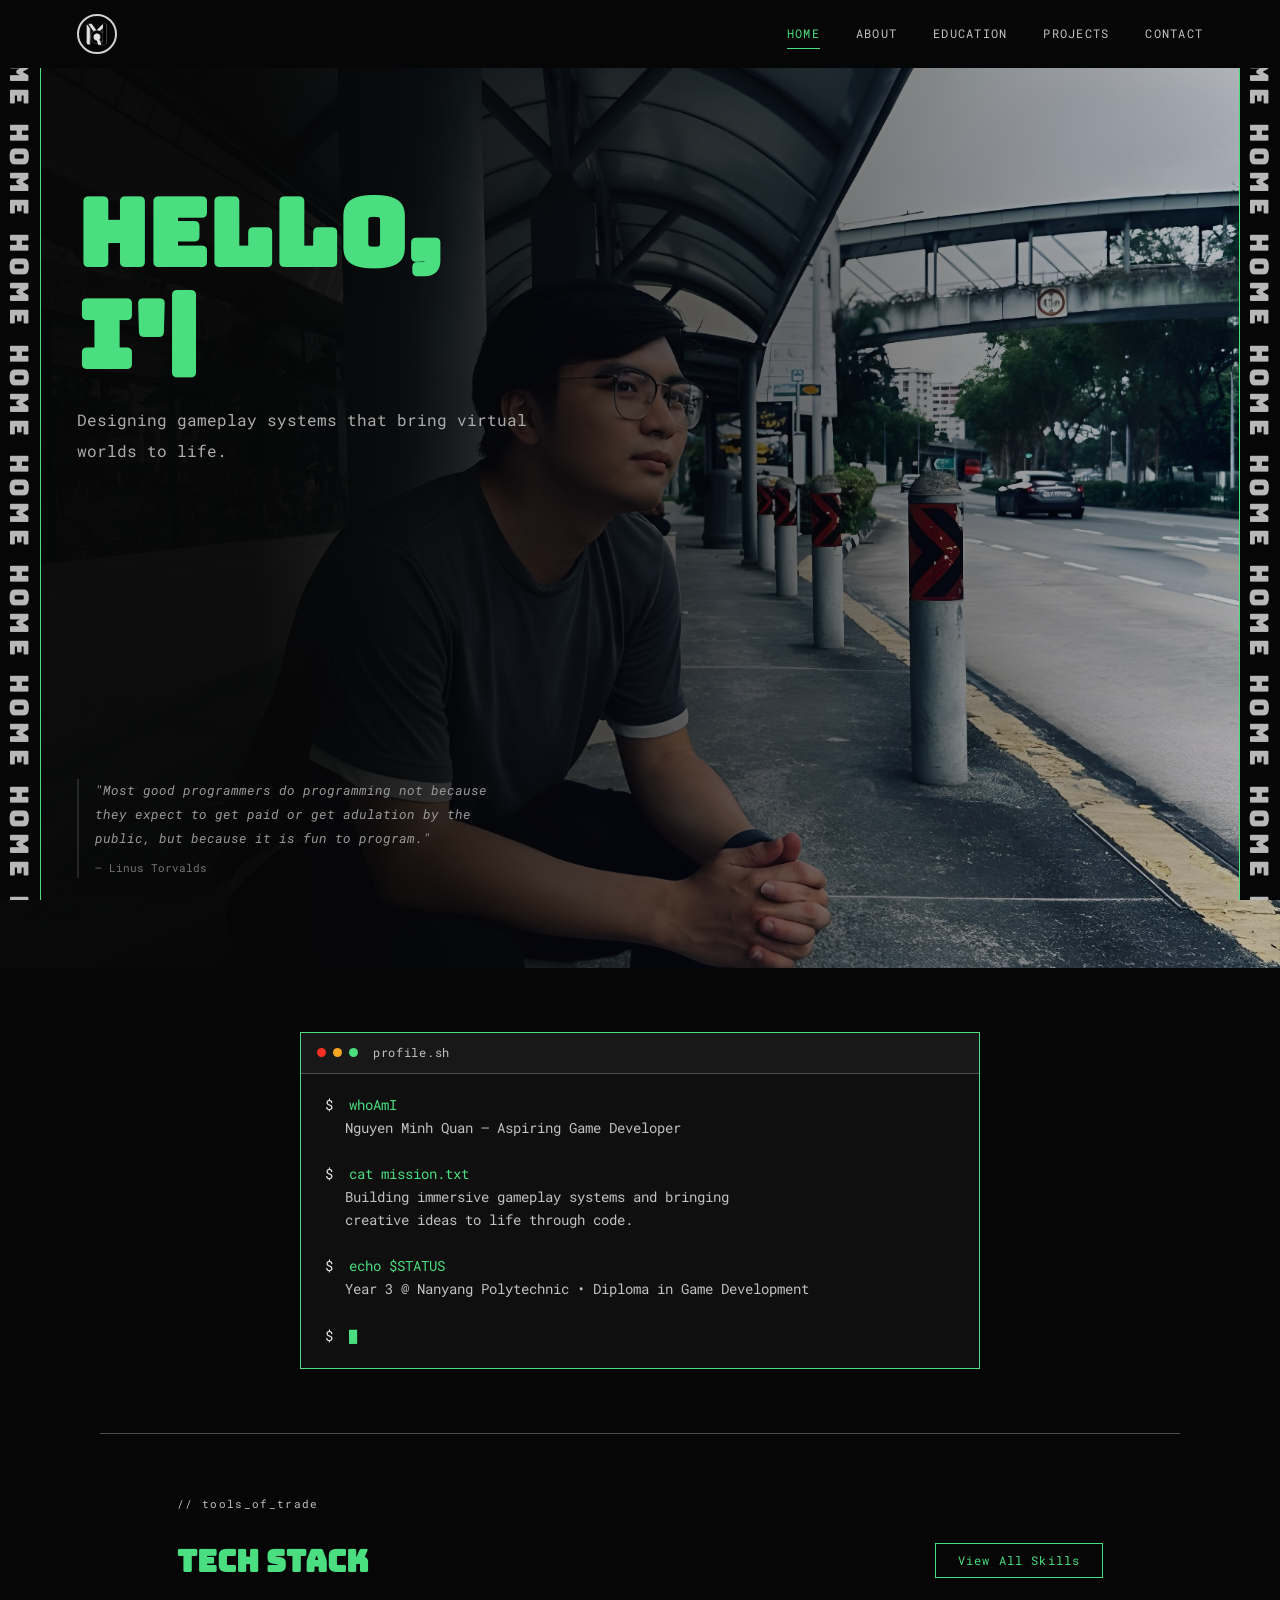
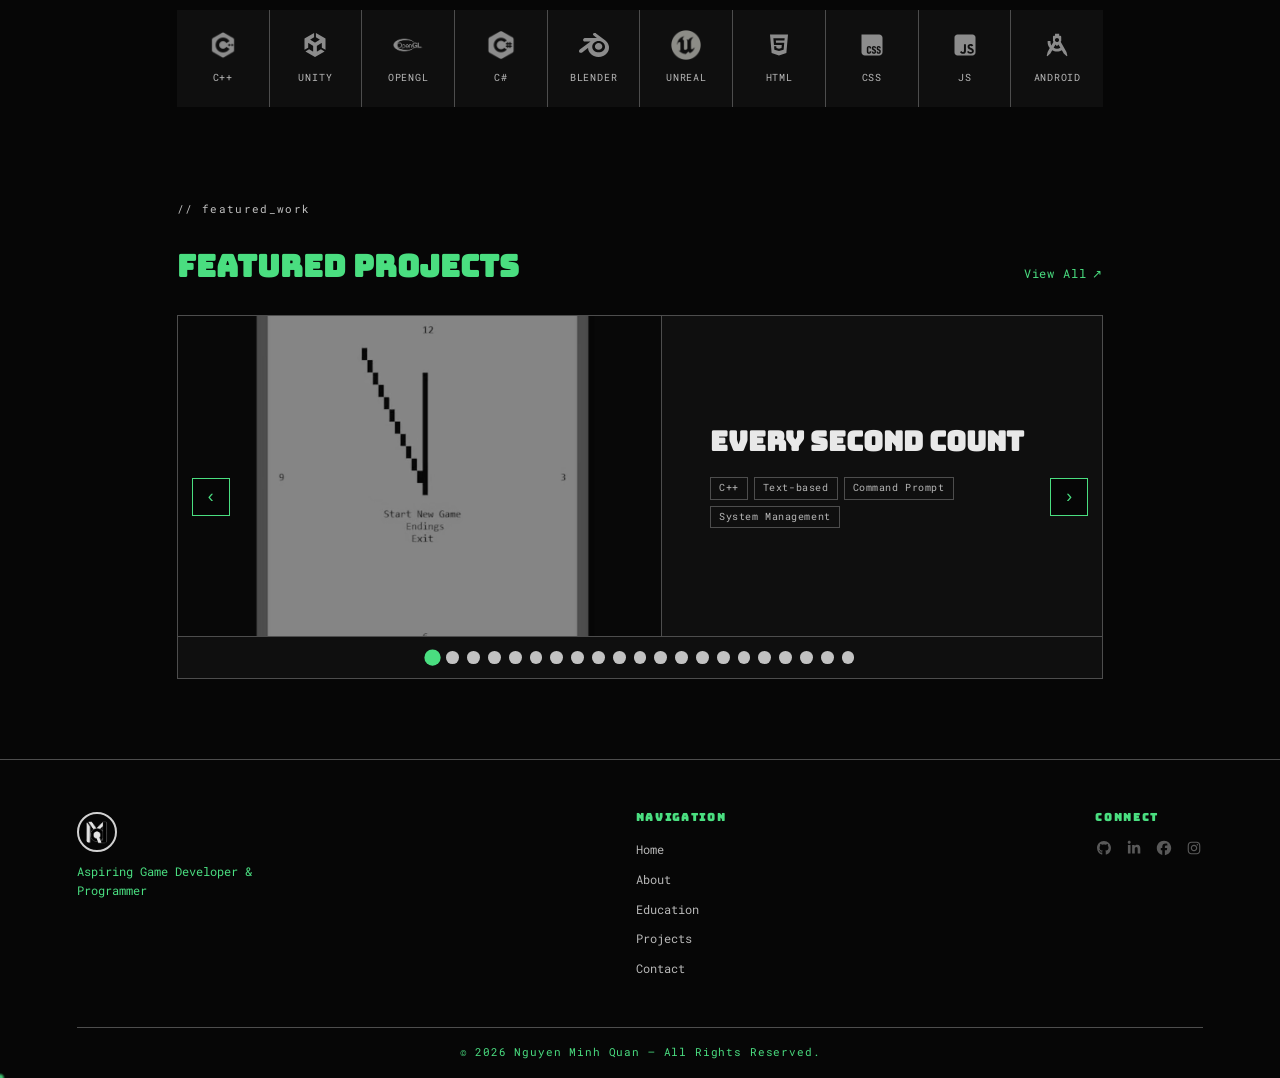
==== commit e88faaad: "Update" ====
--- a/index.html
+++ b/index.html
@@ -373,7 +373,7 @@
 
     <!--Project Modal  ===============================================-->
     <div class="modal-overlay" id="proj-modal-overlay" onclick="closeProjModal()">
-        <div class="modal-box" onclick="event.stopPropagation()">
+        <div id="proj-modal-box" class="modal-box" onclick="event.stopPropagation()">
             <button class="modal-close" onclick="closeProjModal()">✕</button>
             <div id="proj-modal-content">
                 <div class="tc-badge " style="display:inline-block;margin-bottom:1rem">GAME</div>
